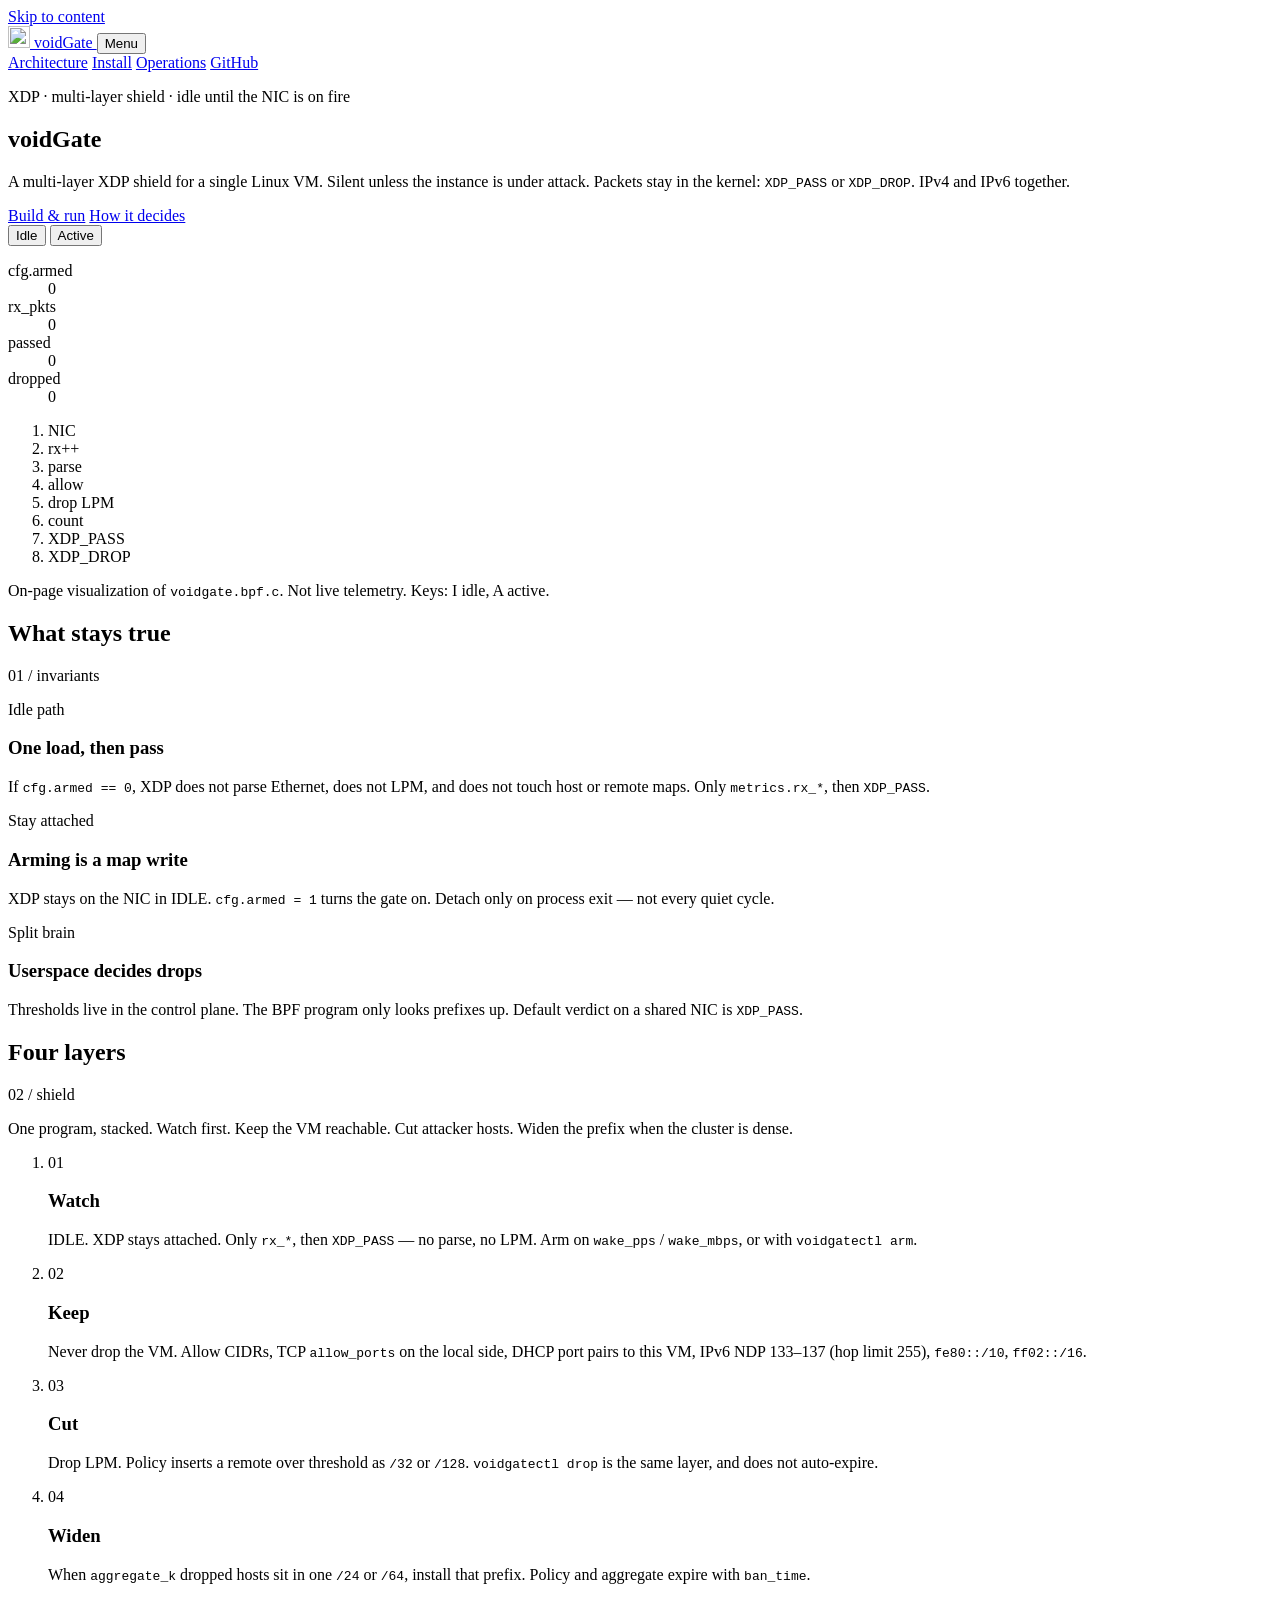
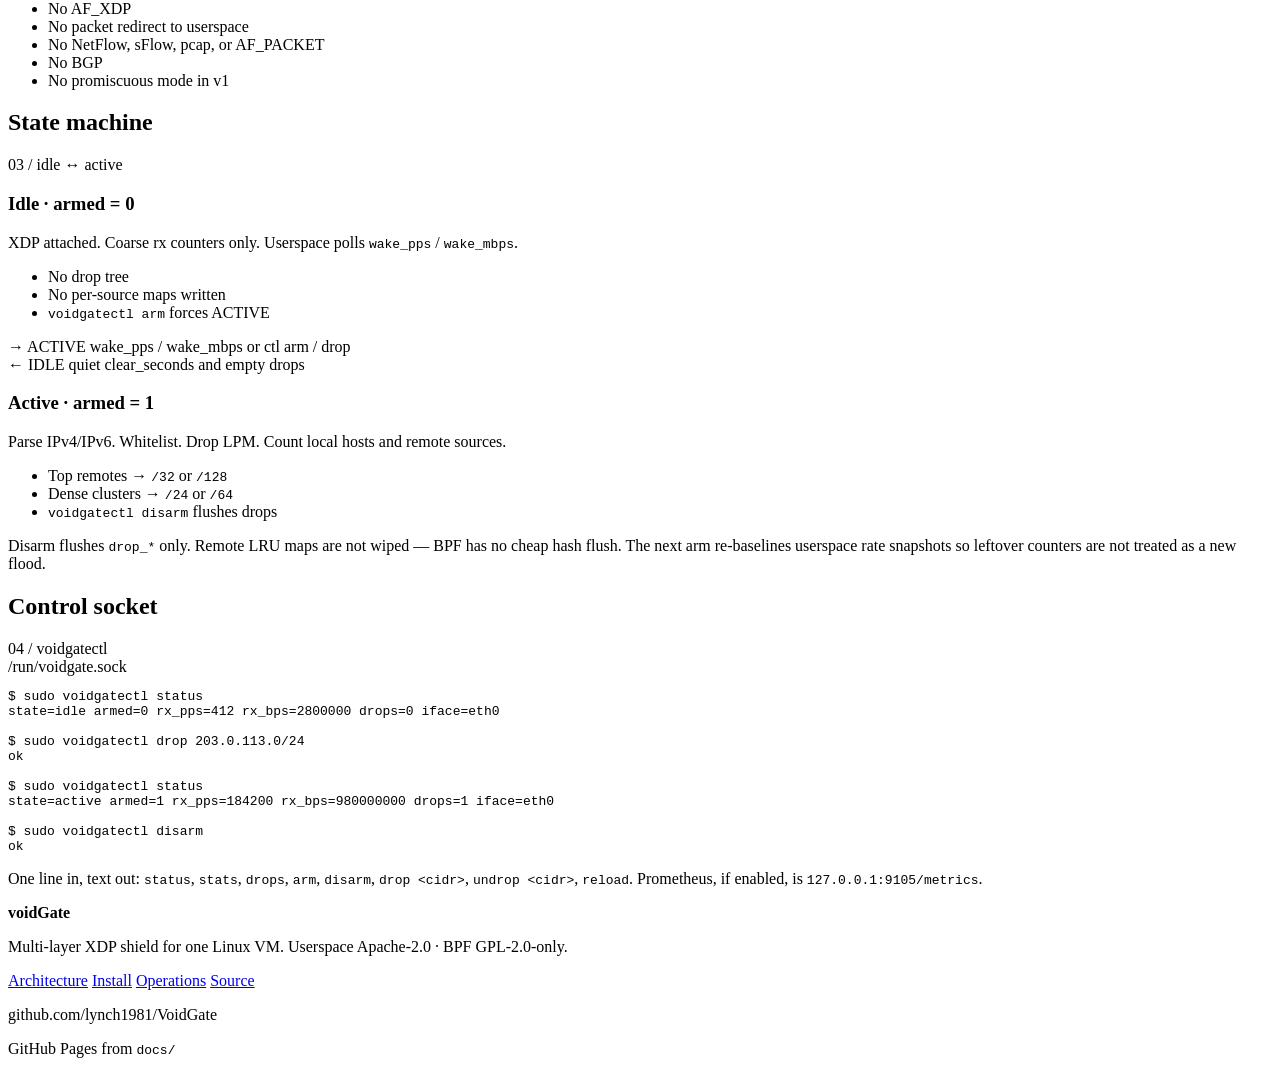
==== docs/index.html @ b7147ee7 "bugfix: require hop limit 255 for the XDP NDP exemption The IPv6 hard-pass matched ICMPv6 types 133-" ====
<!DOCTYPE html>
<html lang="en">
<head>
    <meta charset="utf-8">
    <meta name="viewport" content="width=device-width, initial-scale=1">
    <title>voidGate — multi-layer XDP shield</title>
    <meta name="description" content="Multi-layer XDP shield for a single Linux VM. Silent unless the instance is under attack. XDP_PASS or XDP_DROP only.">
    <meta name="theme-color" content="#05060a">
    <link rel="icon" href="img/favicon.svg" type="image/svg+xml">
    <link rel="canonical" href="https://lynch1981.github.io/VoidGate/">
    <meta property="og:title" content="voidGate">
    <meta property="og:description" content="Multi-layer XDP shield for one Linux VM. Silent unless the instance is under attack.">
    <meta property="og:type" content="website">
    <meta property="og:url" content="https://lynch1981.github.io/VoidGate/">
    <link rel="preload" href="fonts/ibm-plex-sans-400.woff2" as="font" type="font/woff2" crossorigin>
    <link rel="preload" href="fonts/ibm-plex-mono-400.woff2" as="font" type="font/woff2" crossorigin>
    <link rel="stylesheet" href="css/site.css">
</head>
<body>
    <a class="skip" href="#main">Skip to content</a>
    <header class="site-header">
        <div class="wrap header-inner">
            <a class="brand" href="index.html">
                <img src="img/mark.svg" width="22" height="22" alt="">
                voidGate
            </a>
            <button class="nav-toggle" type="button" aria-expanded="false" aria-controls="site-nav">Menu</button>
            <nav id="site-nav" class="site-nav">
                <a href="architecture.html">Architecture</a>
                <a href="install.html">Install</a>
                <a href="operations.html">Operations</a>
                <a class="nav-ext" href="https://github.com/lynch1981/VoidGate">GitHub</a>
            </nav>
        </div>
    </header>

    <main id="main">
        <section class="hero wrap">
            <p class="kicker">XDP · multi-layer shield · idle until the NIC is on fire</p>
            <h1 class="display">voidGate</h1>
            <p class="lede">A multi-layer XDP shield for a single Linux VM. Silent unless the instance is under attack. Packets stay in the kernel: <code>XDP_PASS</code> or <code>XDP_DROP</code>. IPv4 and IPv6 together.</p>
            <div class="hero-actions">
                <a class="btn btn-pass" href="install.html">Build &amp; run</a>
                <a class="btn btn-ghost" href="architecture.html">How it decides</a>
            </div>
        </section>

        <div class="wrap">
            <section class="datapath" data-gate tabindex="0" aria-label="Datapath visualization">
                <div class="datapath-head">
                    <div class="seg" role="tablist" aria-label="Gate state">
                        <button type="button" role="tab" data-arm="0" aria-selected="true">Idle</button>
                        <button type="button" role="tab" data-arm="1" aria-selected="false">Active</button>
                    </div>
                    <dl class="metrics">
                        <div>
                            <dt>cfg.armed</dt>
                            <dd data-m="armed">0</dd>
                        </div>
                        <div>
                            <dt>rx_pkts</dt>
                            <dd data-m="rx">0</dd>
                        </div>
                        <div>
                            <dt>passed</dt>
                            <dd data-m="passed">0</dd>
                        </div>
                        <div>
                            <dt>dropped</dt>
                            <dd data-m="dropped">0</dd>
                        </div>
                    </dl>
                </div>
                <div class="datapath-body">
                    <ol class="stages">
                        <li data-stage="nic">NIC</li>
                        <li data-stage="rx">rx++</li>
                        <li data-stage="parse" class="armed-only">parse</li>
                        <li data-stage="allow" class="armed-only">allow</li>
                        <li data-stage="drop" class="armed-only">drop LPM</li>
                        <li data-stage="count" class="armed-only">count</li>
                        <li data-stage="pass" class="verdict pass">XDP_PASS</li>
                        <li data-stage="dropv" class="verdict drop armed-only">XDP_DROP</li>
                    </ol>
                    <div class="datapath-lane" aria-hidden="true"></div>
                </div>
                <p class="datapath-note">On-page visualization of <code>voidgate.bpf.c</code>. Not live telemetry. Keys: I idle, A active.</p>
            </section>
        </div>

        <section class="section wrap">
            <div class="section-head">
                <h2>What stays true</h2>
                <span class="idx">01 / invariants</span>
            </div>
            <div class="facts">
                <article class="fact">
                    <p class="tag">Idle path</p>
                    <h3>One load, then pass</h3>
                    <p>If <code>cfg.armed == 0</code>, XDP does not parse Ethernet, does not LPM, and does not touch host or remote maps. Only <code>metrics.rx_*</code>, then <code>XDP_PASS</code>.</p>
                </article>
                <article class="fact">
                    <p class="tag">Stay attached</p>
                    <h3>Arming is a map write</h3>
                    <p>XDP stays on the NIC in IDLE. <code>cfg.armed = 1</code> turns the gate on. Detach only on process exit — not every quiet cycle.</p>
                </article>
                <article class="fact">
                    <p class="tag">Split brain</p>
                    <h3>Userspace decides drops</h3>
                    <p>Thresholds live in the control plane. The BPF program only looks prefixes up. Default verdict on a shared NIC is <code>XDP_PASS</code>.</p>
                </article>
            </div>
        </section>

        <section class="section wrap">
            <div class="section-head">
                <h2>Four layers</h2>
                <span class="idx">02 / shield</span>
            </div>
            <p class="section-lede">One program, stacked. Watch first. Keep the VM reachable. Cut attacker hosts. Widen the prefix when the cluster is dense.</p>
            <ol class="shield">
                <li class="watch">
                    <span class="layer-idx">01</span>
                    <div>
                        <h3>Watch</h3>
                        <p>IDLE. XDP stays attached. Only <code>rx_*</code>, then <code>XDP_PASS</code> — no parse, no LPM. Arm on <code>wake_pps</code> / <code>wake_mbps</code>, or with <code>voidgatectl arm</code>.</p>
                    </div>
                </li>
                <li class="keep">
                    <span class="layer-idx">02</span>
                    <div>
                        <h3>Keep</h3>
                        <p>Never drop the VM. Allow CIDRs, TCP <code>allow_ports</code> on the local side, DHCP port pairs to this VM, IPv6 NDP 133–137 (hop limit 255), <code>fe80::/10</code>, <code>ff02::/16</code>.</p>
                    </div>
                </li>
                <li class="cut">
                    <span class="layer-idx">03</span>
                    <div>
                        <h3>Cut</h3>
                        <p>Drop LPM. Policy inserts a remote over threshold as <code>/32</code> or <code>/128</code>. <code>voidgatectl drop</code> is the same layer, and does not auto-expire.</p>
                    </div>
                </li>
                <li class="widen">
                    <span class="layer-idx">04</span>
                    <div>
                        <h3>Widen</h3>
                        <p>When <code>aggregate_k</code> dropped hosts sit in one <code>/24</code> or <code>/64</code>, install that prefix. Policy and aggregate expire with <code>ban_time</code>.</p>
                    </div>
                </li>
            </ol>
            <ul class="nogo">
                <li>No AF_XDP</li>
                <li>No packet redirect to userspace</li>
                <li>No NetFlow, sFlow, pcap, or AF_PACKET</li>
                <li>No BGP</li>
                <li>No promiscuous mode in v1</li>
            </ul>
        </section>

        <section class="section wrap">
            <div class="section-head">
                <h2>State machine</h2>
                <span class="idx">03 / idle ↔ active</span>
            </div>
            <div class="machine">
                <article class="idle">
                    <h3>Idle · armed = 0</h3>
                    <p>XDP attached. Coarse rx counters only. Userspace polls <code>wake_pps</code> / <code>wake_mbps</code>.</p>
                    <ul>
                        <li>No drop tree</li>
                        <li>No per-source maps written</li>
                        <li><code>voidgatectl arm</code> forces ACTIVE</li>
                    </ul>
                </article>
                <div class="arrows">
                    <div>
                        → ACTIVE
                        <span>wake_pps / wake_mbps or ctl arm / drop</span>
                    </div>
                    <div>
                        ← IDLE
                        <span>quiet clear_seconds and empty drops</span>
                    </div>
                </div>
                <article class="active">
                    <h3>Active · armed = 1</h3>
                    <p>Parse IPv4/IPv6. Whitelist. Drop LPM. Count local hosts and remote sources.</p>
                    <ul>
                        <li>Top remotes → <code>/32</code> or <code>/128</code></li>
                        <li>Dense clusters → <code>/24</code> or <code>/64</code></li>
                        <li><code>voidgatectl disarm</code> flushes drops</li>
                    </ul>
                </article>
            </div>
            <aside class="note idle">Disarm flushes <code>drop_*</code> only. Remote LRU maps are not wiped — BPF has no cheap hash flush. The next arm re-baselines userspace rate snapshots so leftover counters are not treated as a new flood.</aside>
        </section>

        <section class="section wrap">
            <div class="section-head">
                <h2>Control socket</h2>
                <span class="idx">04 / voidgatectl</span>
            </div>
            <div class="term">
                <div class="term-bar"><i></i><i></i><i></i> /run/voidgate.sock</div>
                <pre><span class="cmd">$ sudo voidgatectl status</span>
<span class="out">state=idle armed=0 rx_pps=412 rx_bps=2800000 drops=0 iface=eth0</span>

<span class="cmd">$ sudo voidgatectl drop 203.0.113.0/24</span>
<span class="out">ok</span>

<span class="cmd">$ sudo voidgatectl status</span>
<span class="out">state=active armed=1 rx_pps=184200 rx_bps=980000000 drops=1 iface=eth0</span>

<span class="cmd">$ sudo voidgatectl disarm</span>
<span class="out">ok</span></pre>
            </div>
            <p class="lede">One line in, text out: <code>status</code>, <code>stats</code>, <code>drops</code>, <code>arm</code>, <code>disarm</code>, <code>drop &lt;cidr&gt;</code>, <code>undrop &lt;cidr&gt;</code>, <code>reload</code>. Prometheus, if enabled, is <code>127.0.0.1:9105/metrics</code>.</p>
        </section>
    </main>

    <footer class="site-footer">
        <div class="wrap footer-inner">
            <div>
                <strong>voidGate</strong>
                <p>Multi-layer XDP shield for one Linux VM. Userspace Apache-2.0 · BPF GPL-2.0-only.</p>
                <div class="footer-nav">
                    <a href="architecture.html">Architecture</a>
                    <a href="install.html">Install</a>
                    <a href="operations.html">Operations</a>
                    <a href="https://github.com/lynch1981/VoidGate">Source</a>
                </div>
            </div>
            <div class="footer-meta">
                <p>github.com/lynch1981/VoidGate</p>
                <p>GitHub Pages from <code>docs/</code></p>
            </div>
        </div>
    </footer>
    <script src="js/site.js"></script>
    <script src="js/datapath.js"></script>
</body>
</html>
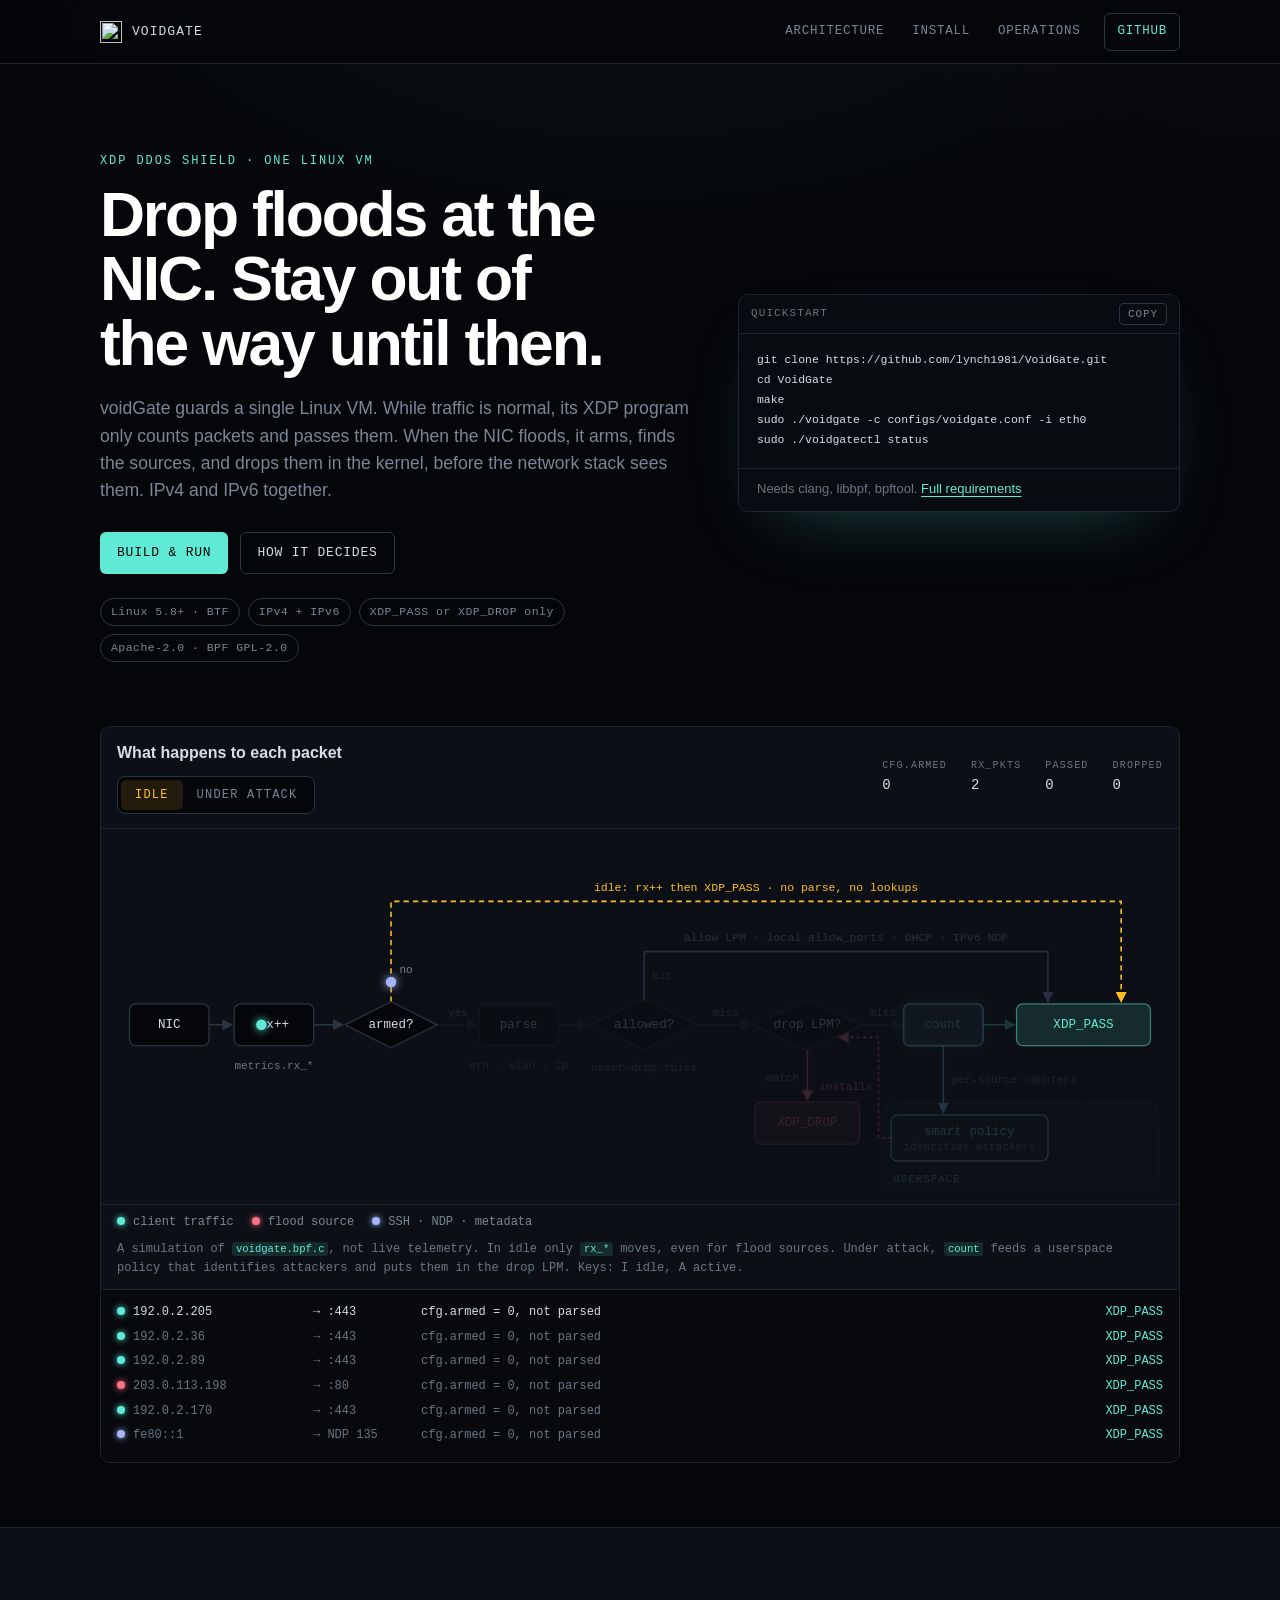
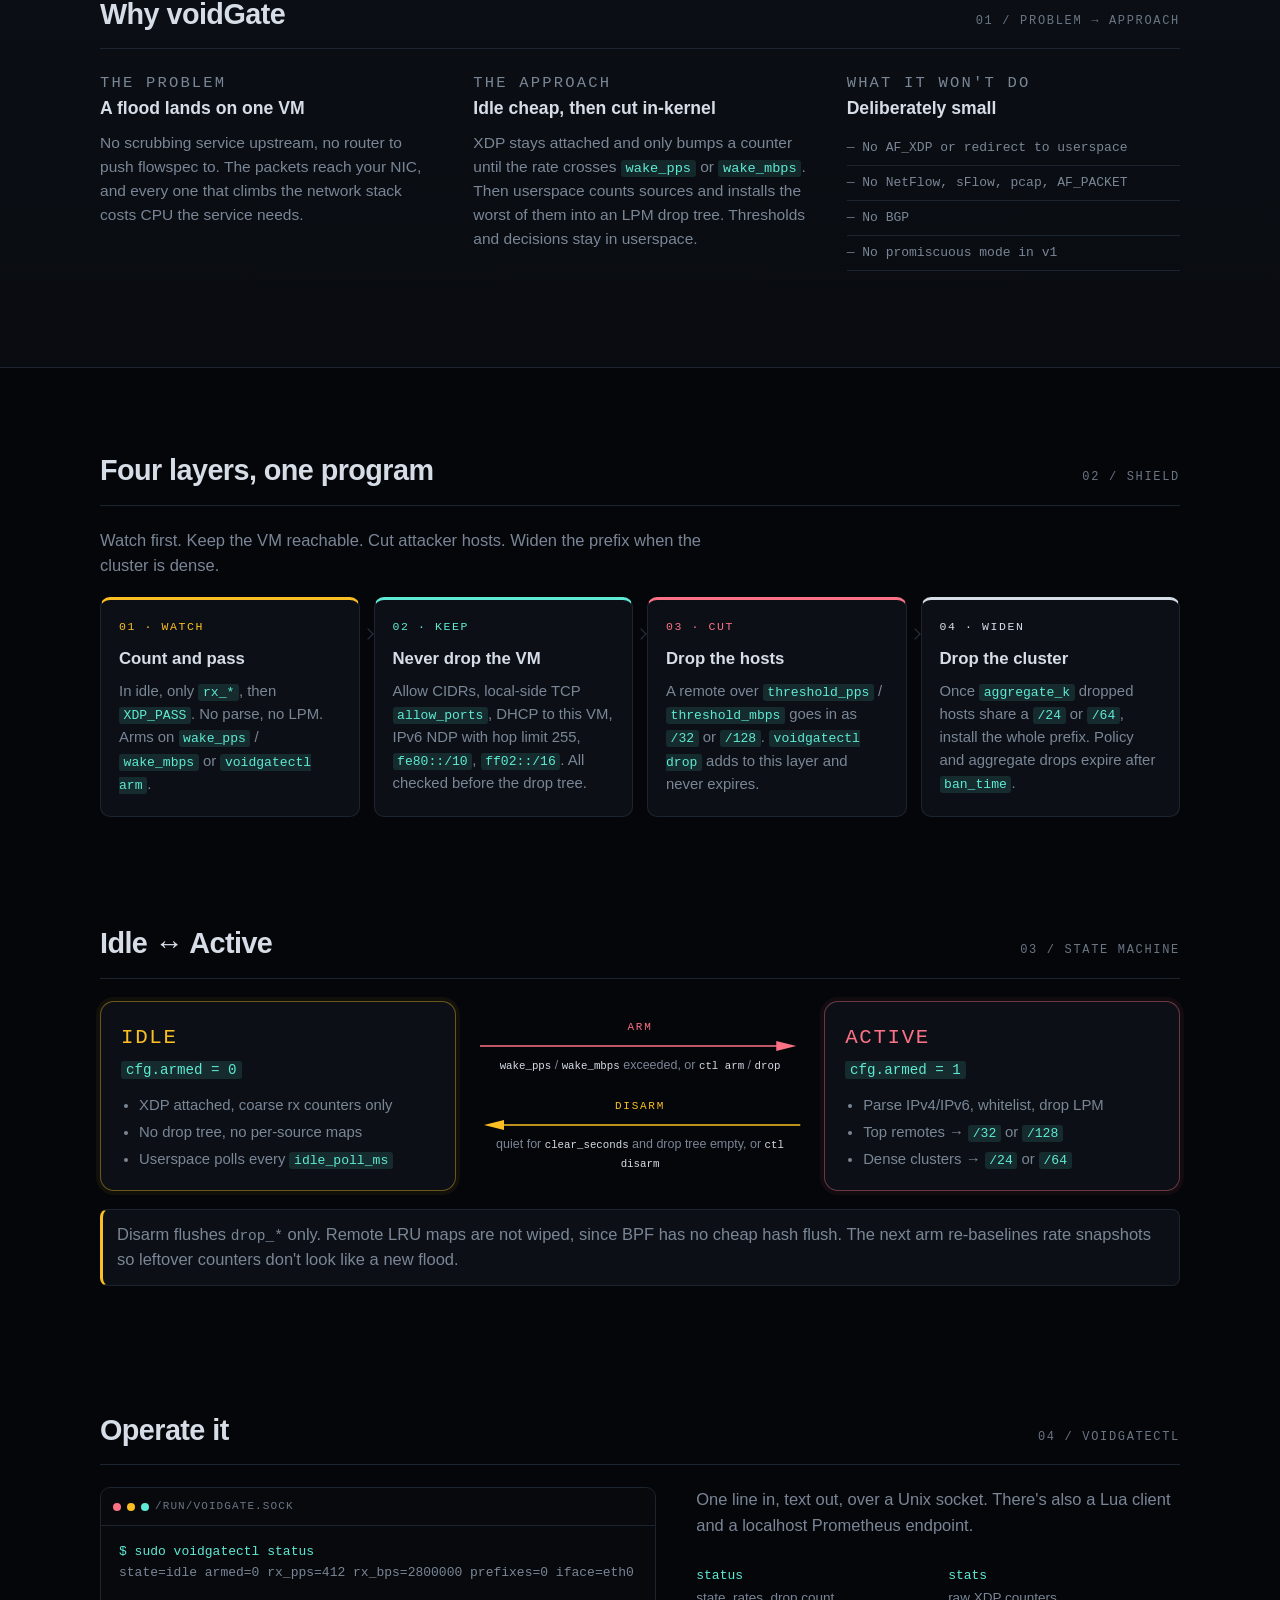
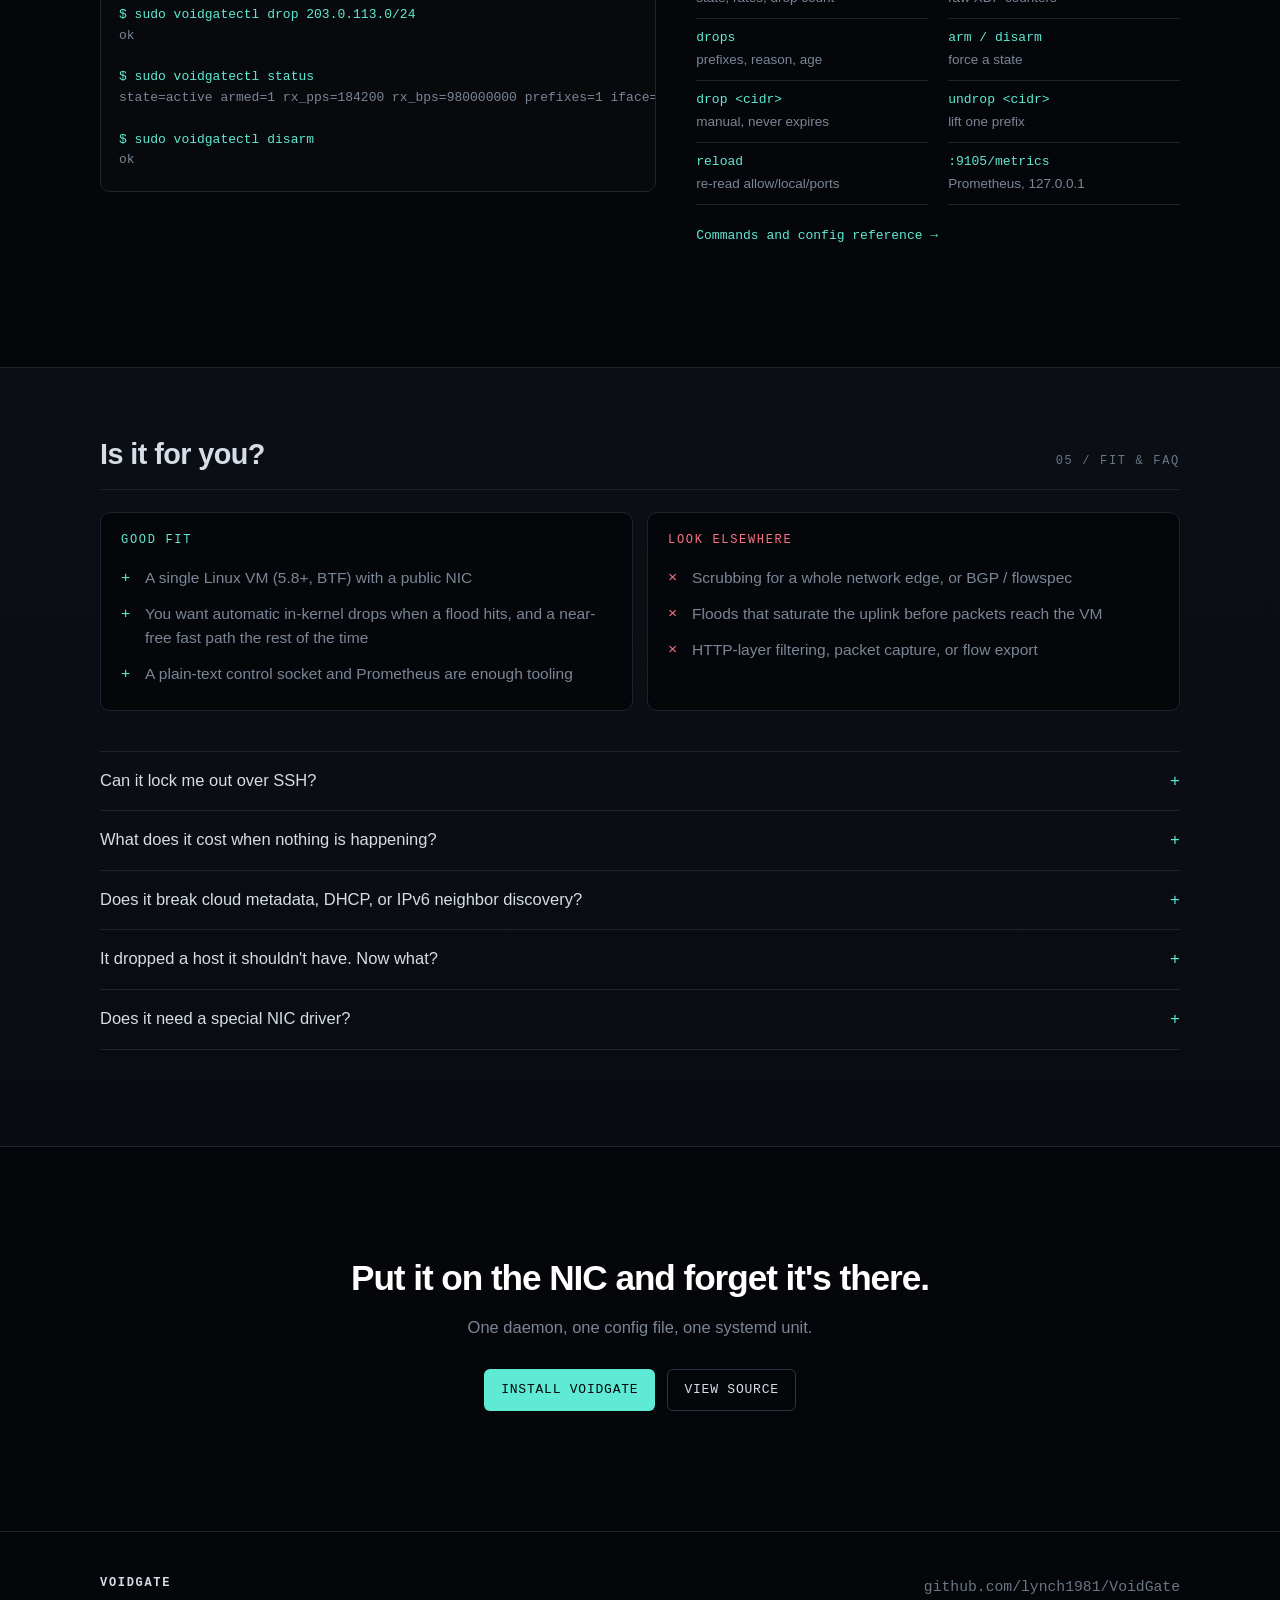
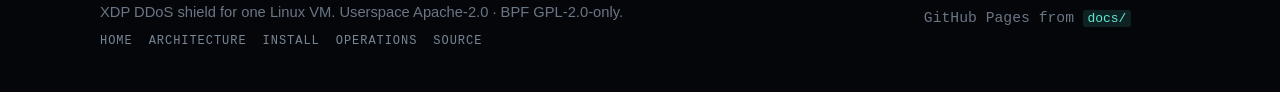
==== commit 953754c5: "doc: refresh the website Rework the homepage around a plain-language hero with a quickstart, a branc" ====
--- a/docs/index.html
+++ b/docs/index.html
@@ -3,13 +3,13 @@
 <head>
     <meta charset="utf-8">
     <meta name="viewport" content="width=device-width, initial-scale=1">
-    <title>voidGate — multi-layer XDP shield</title>
-    <meta name="description" content="Multi-layer XDP shield for a single Linux VM. Silent unless the instance is under attack. XDP_PASS or XDP_DROP only.">
+    <title>voidGate — drop DDoS floods at the NIC</title>
+    <meta name="description" content="voidGate protects a single Linux VM from DDoS floods with XDP. Idle it only counts packets; under attack it drops the sources in the kernel. IPv4 and IPv6.">
     <meta name="theme-color" content="#05060a">
     <link rel="icon" href="img/favicon.svg" type="image/svg+xml">
     <link rel="canonical" href="https://lynch1981.github.io/VoidGate/">
     <meta property="og:title" content="voidGate">
-    <meta property="og:description" content="Multi-layer XDP shield for one Linux VM. Silent unless the instance is under attack.">
+    <meta property="og:description" content="Drop DDoS floods at the NIC. Stay out of the way until then. XDP shield for one Linux VM.">
     <meta property="og:type" content="website">
     <meta property="og:url" content="https://lynch1981.github.io/VoidGate/">
     <link rel="preload" href="fonts/ibm-plex-sans-400.woff2" as="font" type="font/woff2" crossorigin>
@@ -36,21 +36,44 @@
 
     <main id="main">
         <section class="hero wrap">
-            <p class="kicker">XDP · multi-layer shield · idle until the NIC is on fire</p>
-            <h1 class="display">voidGate</h1>
-            <p class="lede">A multi-layer XDP shield for a single Linux VM. Silent unless the instance is under attack. Packets stay in the kernel: <code>XDP_PASS</code> or <code>XDP_DROP</code>. IPv4 and IPv6 together.</p>
-            <div class="hero-actions">
-                <a class="btn btn-pass" href="install.html">Build &amp; run</a>
-                <a class="btn btn-ghost" href="architecture.html">How it decides</a>
+            <div class="hero-copy">
+                <p class="kicker">XDP DDoS shield · one Linux VM</p>
+                <h1 class="display">Drop floods at the NIC. Stay out of the way until then.</h1>
+                <p class="lede">voidGate guards a single Linux VM. While traffic is normal, its XDP program only counts packets and passes them. When the NIC floods, it arms, finds the sources, and drops them in the kernel, before the network stack sees them. IPv4 and IPv6 together.</p>
+                <div class="hero-actions">
+                    <a class="btn btn-pass" href="install.html">Build &amp; run</a>
+                    <a class="btn btn-ghost" href="architecture.html">How it decides</a>
+                </div>
+                <ul class="chips" aria-label="At a glance">
+                    <li>Linux 5.8+ · BTF</li>
+                    <li>IPv4 + IPv6</li>
+                    <li>XDP_PASS or XDP_DROP only</li>
+                    <li>Apache-2.0 · BPF GPL-2.0</li>
+                </ul>
+            </div>
+            <div class="code hero-code">
+                <div class="code-head">
+                    <span>quickstart</span>
+                    <button type="button" class="copy">Copy</button>
+                </div>
+                <pre><code>git clone https://github.com/lynch1981/VoidGate.git
+cd VoidGate
+make
+sudo ./voidgate -c configs/voidgate.conf -i eth0
+sudo ./voidgatectl status</code></pre>
+                <p class="code-foot">Needs clang, libbpf, bpftool. <a href="install.html">Full requirements</a></p>
             </div>
         </section>
 
         <div class="wrap">
-            <section class="datapath" data-gate tabindex="0" aria-label="Datapath visualization">
+            <section class="datapath" data-gate tabindex="0" aria-labelledby="datapath-title">
                 <div class="datapath-head">
-                    <div class="seg" role="tablist" aria-label="Gate state">
-                        <button type="button" role="tab" data-arm="0" aria-selected="true">Idle</button>
-                        <button type="button" role="tab" data-arm="1" aria-selected="false">Active</button>
+                    <div>
+                        <h2 id="datapath-title" class="datapath-title">What happens to each packet</h2>
+                        <div class="seg" role="tablist" aria-label="Gate state">
+                            <button type="button" role="tab" data-arm="0" aria-selected="true">Idle</button>
+                            <button type="button" role="tab" data-arm="1" aria-selected="false">Under attack</button>
+                        </div>
                     </div>
                     <dl class="metrics">
                         <div>
@@ -72,149 +95,337 @@
                     </dl>
                 </div>
                 <div class="datapath-body">
-                    <ol class="stages">
-                        <li data-stage="nic">NIC</li>
-                        <li data-stage="rx">rx++</li>
-                        <li data-stage="parse" class="armed-only">parse</li>
-                        <li data-stage="allow" class="armed-only">allow</li>
-                        <li data-stage="drop" class="armed-only">drop LPM</li>
-                        <li data-stage="count" class="armed-only">count</li>
-                        <li data-stage="pass" class="verdict pass">XDP_PASS</li>
-                        <li data-stage="dropv" class="verdict drop armed-only">XDP_DROP</li>
-                    </ol>
-                    <div class="datapath-lane" aria-hidden="true"></div>
-                </div>
-                <p class="datapath-note">On-page visualization of <code>voidgate.bpf.c</code>. Not live telemetry. Keys: I idle, A active.</p>
+                    <svg class="flow flow-wide" viewBox="0 0 1000 336" role="img" aria-label="Packet path through voidGate. Idle: rx counter, then XDP_PASS with no parsing. Active: parse, then allowed traffic passes early, drop-tree matches are dropped, everything else is counted and passed. A userspace policy reads the counters, identifies attackers, and puts them in the drop tree.">
+                        <defs>
+                            <marker id="w-ah" viewBox="0 0 10 10" refX="9" refY="5" markerWidth="7" markerHeight="7" orient="auto"><path class="ah" d="M0 0 L10 5 L0 10 Z"/></marker>
+                            <marker id="w-ah-idle" viewBox="0 0 10 10" refX="9" refY="5" markerWidth="7" markerHeight="7" orient="auto"><path class="ah-idle" d="M0 0 L10 5 L0 10 Z"/></marker>
+                            <marker id="w-ah-keep" viewBox="0 0 10 10" refX="9" refY="5" markerWidth="7" markerHeight="7" orient="auto"><path class="ah-keep" d="M0 0 L10 5 L0 10 Z"/></marker>
+                            <marker id="w-ah-drop" viewBox="0 0 10 10" refX="9" refY="5" markerWidth="7" markerHeight="7" orient="auto"><path class="ah-drop" d="M0 0 L10 5 L0 10 Z"/></marker>
+                            <marker id="w-ah-feed" viewBox="0 0 10 10" refX="9" refY="5" markerWidth="7" markerHeight="7" orient="auto"><path class="ah-feed" d="M0 0 L10 5 L0 10 Z"/></marker>
+                            <marker id="w-ah-pass" viewBox="0 0 10 10" refX="9" refY="5" markerWidth="7" markerHeight="7" orient="auto"><path class="ah-pass" d="M0 0 L10 5 L0 10 Z"/></marker>
+                        </defs>
+                        <g class="lanes">
+                            <g class="idle-only">
+                                <path class="e e-idle" d="M262 148 V52 H960 V148" marker-end="url(#w-ah-idle)"/>
+                                <text class="el" x="270" y="120">no</text>
+                                <text class="cap cap-idle" x="611" y="42">idle: rx++ then XDP_PASS · no parse, no lookups</text>
+                            </g>
+                            <g class="armed-only">
+                                <path class="e e-keep" d="M504 146 V100 H890 V148" marker-end="url(#w-ah-keep)"/>
+                                <text class="el" x="512" y="126">hit</text>
+                                <text class="cap cap-keep" x="697" y="90">allow LPM · local allow_ports · DHCP · IPv6 NDP</text>
+                                <path class="e e-drop" d="M660 194 V242" marker-end="url(#w-ah-drop)"/>
+                                <text class="el" x="652" y="224" text-anchor="end">match</text>
+                                <rect class="region" x="734" y="244" width="262" height="84" rx="10"/>
+                                <text class="region-lbl" x="742" y="320">userspace</text>
+                                <path class="e e-feed" d="M790 190 V254" marker-end="url(#w-ah-feed)"/>
+                                <text class="el" x="798" y="226">per-source counters</text>
+                                <path class="e e-install" d="M740 278 H728 V182 H690" marker-end="url(#w-ah-drop)"/>
+                                <text class="el el-drop" x="722" y="232" text-anchor="end">installs</text>
+                            </g>
+                        </g>
+                        <g class="edges">
+                            <path class="e" d="M88 170 H110" marker-end="url(#w-ah)"/>
+                            <path class="e" d="M188 170 H216" marker-end="url(#w-ah)"/>
+                            <g class="armed-only">
+                                <path class="e" d="M306 170 H344" marker-end="url(#w-ah)"/>
+                                <text class="el" x="326" y="162" text-anchor="middle">yes</text>
+                                <path class="e" d="M422 170 H450" marker-end="url(#w-ah)"/>
+                                <path class="e" d="M556 170 H606" marker-end="url(#w-ah)"/>
+                                <text class="el" x="582" y="162" text-anchor="middle">miss</text>
+                                <path class="e" d="M712 170 H750" marker-end="url(#w-ah)"/>
+                                <text class="el" x="732" y="162" text-anchor="middle">miss</text>
+                                <path class="e e-pass" d="M828 170 H858" marker-end="url(#w-ah-pass)"/>
+                            </g>
+                        </g>
+                        <g class="nodes">
+                            <g class="node"><rect x="12" y="150" width="76" height="40" rx="6"/><text class="lbl" x="50" y="170">NIC</text></g>
+                            <g class="node"><rect x="112" y="150" width="76" height="40" rx="6"/><text class="lbl" x="150" y="170">rx++</text><text class="sub" x="150" y="212">metrics.rx_*</text></g>
+                            <g class="node"><polygon points="262,148 306,170 262,192 218,170"/><text class="lbl" x="262" y="170">armed?</text></g>
+                            <g class="node armed-only"><rect x="346" y="150" width="76" height="40" rx="6"/><text class="lbl" x="384" y="170">parse</text><text class="sub" x="384" y="212">eth · vlan · ip</text></g>
+                            <g class="node armed-only"><polygon points="504,146 556,170 504,194 452,170"/><text class="lbl" x="504" y="170">allowed?</text><text class="sub" x="504" y="214">never-drop rules</text></g>
+                            <g class="node armed-only"><polygon points="660,146 712,170 660,194 608,170"/><text class="lbl" x="660" y="170">drop LPM?</text></g>
+                            <g class="node node-count armed-only"><rect x="752" y="150" width="76" height="40" rx="6"/><text class="lbl" x="790" y="170">count</text></g>
+                            <g class="node node-policy armed-only"><rect x="740" y="256" width="150" height="44" rx="6"/><text class="lbl" x="815" y="272">smart policy</text><text class="sub" x="815" y="290">identifies attackers</text></g>
+                            <g class="node verdict verdict-pass"><rect x="860" y="150" width="128" height="40" rx="6"/><text class="lbl" x="924" y="170">XDP_PASS</text></g>
+                            <g class="node verdict verdict-drop armed-only"><rect x="610" y="244" width="100" height="40" rx="6"/><text class="lbl" x="660" y="264">XDP_DROP</text></g>
+                        </g>
+                        <g class="routes" aria-hidden="true">
+                            <path data-route="idle" d="M12 170 H262 V52 H960 V170"/>
+                            <path data-route="keep" d="M12 170 H504 V100 H890 V170"/>
+                            <path data-route="drop" d="M12 170 H660 V264"/>
+                            <path data-route="pass" data-count-at="778" d="M12 170 H924"/>
+                            <path data-route="feed" d="M790 170 V278"/>
+                        </g>
+                        <g class="pkts"></g>
+                    </svg>
+                    <svg class="flow flow-tall" viewBox="0 0 360 610" role="img" aria-label="Packet path through voidGate. Idle: rx counter, then XDP_PASS with no parsing. Active: parse, then allowed traffic passes early, drop-tree matches are dropped, everything else is counted and passed. A userspace policy reads the counters, identifies attackers, and puts them in the drop tree.">
+                        <defs>
+                            <marker id="t-ah" viewBox="0 0 10 10" refX="9" refY="5" markerWidth="7" markerHeight="7" orient="auto"><path class="ah" d="M0 0 L10 5 L0 10 Z"/></marker>
+                            <marker id="t-ah-idle" viewBox="0 0 10 10" refX="9" refY="5" markerWidth="7" markerHeight="7" orient="auto"><path class="ah-idle" d="M0 0 L10 5 L0 10 Z"/></marker>
+                            <marker id="t-ah-keep" viewBox="0 0 10 10" refX="9" refY="5" markerWidth="7" markerHeight="7" orient="auto"><path class="ah-keep" d="M0 0 L10 5 L0 10 Z"/></marker>
+                            <marker id="t-ah-drop" viewBox="0 0 10 10" refX="9" refY="5" markerWidth="7" markerHeight="7" orient="auto"><path class="ah-drop" d="M0 0 L10 5 L0 10 Z"/></marker>
+                            <marker id="t-ah-feed" viewBox="0 0 10 10" refX="9" refY="5" markerWidth="7" markerHeight="7" orient="auto"><path class="ah-feed" d="M0 0 L10 5 L0 10 Z"/></marker>
+                            <marker id="t-ah-pass" viewBox="0 0 10 10" refX="9" refY="5" markerWidth="7" markerHeight="7" orient="auto"><path class="ah-pass" d="M0 0 L10 5 L0 10 Z"/></marker>
+                        </defs>
+                        <g class="lanes">
+                            <g class="idle-only">
+                                <path class="e e-idle" d="M94 160 H20 V590 H110 V562" marker-end="url(#t-ah-idle)"/>
+                                <text class="el" x="80" y="152" text-anchor="end">no</text>
+                            </g>
+                            <g class="armed-only">
+                                <path class="e e-keep" d="M90 296 H44 V540 H58" marker-end="url(#t-ah-keep)"/>
+                                <text class="el" x="80" y="288" text-anchor="end">hit</text>
+                                <path class="e e-drop" d="M210 376 H250" marker-end="url(#t-ah-drop)"/>
+                                <text class="el" x="231" y="368" text-anchor="middle">match</text>
+                                <rect class="region" x="218" y="416" width="136" height="76" rx="10"/>
+                                <text class="region-lbl" x="226" y="484">userspace</text>
+                                <path class="e e-feed" d="M190 446 H224" marker-end="url(#t-ah-feed)"/>
+                                <path class="e e-install" d="M240 426 V392 H178" marker-end="url(#t-ah-drop)"/>
+                            </g>
+                        </g>
+                        <g class="edges">
+                            <path class="e" d="M150 48 V70" marker-end="url(#t-ah)"/>
+                            <path class="e" d="M150 108 V134" marker-end="url(#t-ah)"/>
+                            <g class="armed-only">
+                                <path class="e" d="M150 184 V206" marker-end="url(#t-ah)"/>
+                                <text class="el" x="158" y="198">yes</text>
+                                <path class="e" d="M150 244 V268" marker-end="url(#t-ah)"/>
+                                <path class="e" d="M150 322 V348" marker-end="url(#t-ah)"/>
+                                <text class="el" x="158" y="338">miss</text>
+                                <path class="e" d="M150 402 V426" marker-end="url(#t-ah)"/>
+                                <text class="el" x="158" y="417">miss</text>
+                                <path class="e e-pass" d="M150 464 V518" marker-end="url(#t-ah-pass)"/>
+                            </g>
+                        </g>
+                        <g class="nodes">
+                            <g class="node"><rect x="110" y="12" width="80" height="36" rx="6"/><text class="lbl" x="150" y="30">NIC</text></g>
+                            <g class="node"><rect x="110" y="72" width="80" height="36" rx="6"/><text class="lbl" x="150" y="90">rx++</text><text class="sub sub-side" x="200" y="90">metrics.rx_*</text></g>
+                            <g class="node"><polygon points="150,136 206,160 150,184 94,160"/><text class="lbl" x="150" y="160">armed?</text></g>
+                            <g class="node armed-only"><rect x="110" y="208" width="80" height="36" rx="6"/><text class="lbl" x="150" y="226">parse</text><text class="sub sub-side" x="200" y="226">eth · vlan · ip</text></g>
+                            <g class="node armed-only"><polygon points="150,270 210,296 150,322 90,296"/><text class="lbl" x="150" y="296">allowed?</text></g>
+                            <g class="node armed-only"><polygon points="150,350 210,376 150,402 90,376"/><text class="lbl" x="150" y="376">drop LPM?</text></g>
+                            <g class="node node-count armed-only"><rect x="110" y="428" width="80" height="36" rx="6"/><text class="lbl" x="150" y="446">count</text></g>
+                            <g class="node node-policy armed-only"><rect x="226" y="426" width="120" height="40" rx="6"/><text class="lbl" x="286" y="446">smart policy</text></g>
+                            <g class="node verdict verdict-pass"><rect x="60" y="520" width="180" height="40" rx="6"/><text class="lbl" x="150" y="540">XDP_PASS</text></g>
+                            <g class="node verdict verdict-drop armed-only"><rect x="252" y="356" width="96" height="40" rx="6"/><text class="lbl" x="300" y="376">XDP_DROP</text></g>
+                        </g>
+                        <g class="routes" aria-hidden="true">
+                            <path data-route="idle" d="M150 12 V160 H20 V590 H110 V540"/>
+                            <path data-route="keep" d="M150 12 V296 H44 V540 H150"/>
+                            <path data-route="drop" d="M150 12 V376 H300"/>
+                            <path data-route="pass" data-count-at="434" d="M150 12 V540"/>
+                            <path data-route="feed" d="M150 446 H286"/>
+                        </g>
+                        <g class="pkts"></g>
+                    </svg>
+                </div>
+                <div class="datapath-foot">
+                    <ul class="flow-legend" aria-label="Packet kinds">
+                        <li class="k-legit">client traffic</li>
+                        <li class="k-attack">flood source</li>
+                        <li class="k-keep">SSH · NDP · metadata</li>
+                    </ul>
+                    <p class="datapath-note">A simulation of <code>voidgate.bpf.c</code>, not live telemetry. In idle only <code>rx_*</code> moves, even for flood sources. Under attack, <code>count</code> feeds a userspace policy that identifies attackers and puts them in the drop LPM. Keys: I idle, A active.</p>
+                </div>
+                <ol class="pkt-log" aria-label="Recent verdicts"></ol>
             </section>
         </div>
 
+        <section class="band">
+            <div class="wrap">
+                <div class="section-head">
+                    <h2>Why voidGate</h2>
+                    <span class="idx">01 / problem → approach</span>
+                </div>
+                <div class="why">
+                    <article>
+                        <p class="tag tag-drop">The problem</p>
+                        <h3>A flood lands on one VM</h3>
+                        <p>No scrubbing service upstream, no router to push flowspec to. The packets reach your NIC, and every one that climbs the network stack costs CPU the service needs.</p>
+                    </article>
+                    <article>
+                        <p class="tag tag-pass">The approach</p>
+                        <h3>Idle cheap, then cut in-kernel</h3>
+                        <p>XDP stays attached and only bumps a counter until the rate crosses <code>wake_pps</code> or <code>wake_mbps</code>. Then userspace counts sources and installs the worst of them into an LPM drop tree. Thresholds and decisions stay in userspace.</p>
+                    </article>
+                    <article>
+                        <p class="tag">What it won't do</p>
+                        <h3>Deliberately small</h3>
+                        <ul class="nogo">
+                            <li>No AF_XDP or redirect to userspace</li>
+                            <li>No NetFlow, sFlow, pcap, AF_PACKET</li>
+                            <li>No BGP</li>
+                            <li>No promiscuous mode in v1</li>
+                        </ul>
+                    </article>
+                </div>
+            </div>
+        </section>
+
         <section class="section wrap">
             <div class="section-head">
-                <h2>What stays true</h2>
-                <span class="idx">01 / invariants</span>
-            </div>
-            <div class="facts">
-                <article class="fact">
-                    <p class="tag">Idle path</p>
-                    <h3>One load, then pass</h3>
-                    <p>If <code>cfg.armed == 0</code>, XDP does not parse Ethernet, does not LPM, and does not touch host or remote maps. Only <code>metrics.rx_*</code>, then <code>XDP_PASS</code>.</p>
-                </article>
-                <article class="fact">
-                    <p class="tag">Stay attached</p>
-                    <h3>Arming is a map write</h3>
-                    <p>XDP stays on the NIC in IDLE. <code>cfg.armed = 1</code> turns the gate on. Detach only on process exit — not every quiet cycle.</p>
-                </article>
-                <article class="fact">
-                    <p class="tag">Split brain</p>
-                    <h3>Userspace decides drops</h3>
-                    <p>Thresholds live in the control plane. The BPF program only looks prefixes up. Default verdict on a shared NIC is <code>XDP_PASS</code>.</p>
-                </article>
-            </div>
+                <h2>Four layers, one program</h2>
+                <span class="idx">02 / shield</span>
+            </div>
+            <p class="section-lede">Watch first. Keep the VM reachable. Cut attacker hosts. Widen the prefix when the cluster is dense.</p>
+            <ol class="pipeline">
+                <li class="watch">
+                    <span class="layer-idx">01 · Watch</span>
+                    <h3>Count and pass</h3>
+                    <p>In idle, only <code>rx_*</code>, then <code>XDP_PASS</code>. No parse, no LPM. Arms on <code>wake_pps</code> / <code>wake_mbps</code> or <code>voidgatectl arm</code>.</p>
+                </li>
+                <li class="keep">
+                    <span class="layer-idx">02 · Keep</span>
+                    <h3>Never drop the VM</h3>
+                    <p>Allow CIDRs, local-side TCP <code>allow_ports</code>, DHCP to this VM, IPv6 NDP with hop limit 255, <code>fe80::/10</code>, <code>ff02::/16</code>. All checked before the drop tree.</p>
+                </li>
+                <li class="cut">
+                    <span class="layer-idx">03 · Cut</span>
+                    <h3>Drop the hosts</h3>
+                    <p>A remote over <code>threshold_pps</code> / <code>threshold_mbps</code> goes in as <code>/32</code> or <code>/128</code>. <code>voidgatectl drop</code> adds to this layer and never expires.</p>
+                </li>
+                <li class="widen">
+                    <span class="layer-idx">04 · Widen</span>
+                    <h3>Drop the cluster</h3>
+                    <p>Once <code>aggregate_k</code> dropped hosts share a <code>/24</code> or <code>/64</code>, install the whole prefix. Policy and aggregate drops expire after <code>ban_time</code>.</p>
+                </li>
+            </ol>
         </section>
 
         <section class="section wrap">
             <div class="section-head">
-                <h2>Four layers</h2>
-                <span class="idx">02 / shield</span>
-            </div>
-            <p class="section-lede">One program, stacked. Watch first. Keep the VM reachable. Cut attacker hosts. Widen the prefix when the cluster is dense.</p>
-            <ol class="shield">
-                <li class="watch">
-                    <span class="layer-idx">01</span>
-                    <div>
-                        <h3>Watch</h3>
-                        <p>IDLE. XDP stays attached. Only <code>rx_*</code>, then <code>XDP_PASS</code> — no parse, no LPM. Arm on <code>wake_pps</code> / <code>wake_mbps</code>, or with <code>voidgatectl arm</code>.</p>
+                <h2>Idle ↔ Active</h2>
+                <span class="idx">03 / state machine</span>
+            </div>
+            <div class="state-diagram">
+                <article class="state idle">
+                    <p class="state-name">Idle</p>
+                    <p class="state-flag"><code>cfg.armed = 0</code></p>
+                    <ul>
+                        <li>XDP attached, coarse rx counters only</li>
+                        <li>No drop tree, no per-source maps</li>
+                        <li>Userspace polls every <code>idle_poll_ms</code></li>
+                    </ul>
+                </article>
+                <div class="transitions">
+                    <div class="transition to-active">
+                        <span class="t-label">arm</span>
+                        <svg viewBox="0 0 160 12" preserveAspectRatio="none" aria-hidden="true"><line x1="0" y1="6" x2="150" y2="6"/><path d="M148 1 L158 6 L148 11 Z"/></svg>
+                        <span class="t-cond"><code>wake_pps</code> / <code>wake_mbps</code> exceeded, or <code>ctl arm</code> / <code>drop</code></span>
                     </div>
-                </li>
-                <li class="keep">
-                    <span class="layer-idx">02</span>
-                    <div>
-                        <h3>Keep</h3>
-                        <p>Never drop the VM. Allow CIDRs, TCP <code>allow_ports</code> on the local side, DHCP port pairs to this VM, IPv6 NDP 133–137 (hop limit 255), <code>fe80::/10</code>, <code>ff02::/16</code>.</p>
+                    <div class="transition to-idle">
+                        <span class="t-label">disarm</span>
+                        <svg viewBox="0 0 160 12" preserveAspectRatio="none" aria-hidden="true"><line x1="10" y1="6" x2="160" y2="6"/><path d="M12 1 L2 6 L12 11 Z"/></svg>
+                        <span class="t-cond">quiet for <code>clear_seconds</code> and drop tree empty, or <code>ctl disarm</code></span>
                     </div>
-                </li>
-                <li class="cut">
-                    <span class="layer-idx">03</span>
-                    <div>
-                        <h3>Cut</h3>
-                        <p>Drop LPM. Policy inserts a remote over threshold as <code>/32</code> or <code>/128</code>. <code>voidgatectl drop</code> is the same layer, and does not auto-expire.</p>
-                    </div>
-                </li>
-                <li class="widen">
-                    <span class="layer-idx">04</span>
-                    <div>
-                        <h3>Widen</h3>
-                        <p>When <code>aggregate_k</code> dropped hosts sit in one <code>/24</code> or <code>/64</code>, install that prefix. Policy and aggregate expire with <code>ban_time</code>.</p>
-                    </div>
-                </li>
-            </ol>
-            <ul class="nogo">
-                <li>No AF_XDP</li>
-                <li>No packet redirect to userspace</li>
-                <li>No NetFlow, sFlow, pcap, or AF_PACKET</li>
-                <li>No BGP</li>
-                <li>No promiscuous mode in v1</li>
-            </ul>
+                </div>
+                <article class="state active">
+                    <p class="state-name">Active</p>
+                    <p class="state-flag"><code>cfg.armed = 1</code></p>
+                    <ul>
+                        <li>Parse IPv4/IPv6, whitelist, drop LPM</li>
+                        <li>Top remotes → <code>/32</code> or <code>/128</code></li>
+                        <li>Dense clusters → <code>/24</code> or <code>/64</code></li>
+                    </ul>
+                </article>
+            </div>
+            <aside class="note idle">Disarm flushes <code>drop_*</code> only. Remote LRU maps are not wiped, since BPF has no cheap hash flush. The next arm re-baselines rate snapshots so leftover counters don't look like a new flood.</aside>
         </section>
 
         <section class="section wrap">
             <div class="section-head">
-                <h2>State machine</h2>
-                <span class="idx">03 / idle ↔ active</span>
-            </div>
-            <div class="machine">
-                <article class="idle">
-                    <h3>Idle · armed = 0</h3>
-                    <p>XDP attached. Coarse rx counters only. Userspace polls <code>wake_pps</code> / <code>wake_mbps</code>.</p>
-                    <ul>
-                        <li>No drop tree</li>
-                        <li>No per-source maps written</li>
-                        <li><code>voidgatectl arm</code> forces ACTIVE</li>
-                    </ul>
-                </article>
-                <div class="arrows">
-                    <div>
-                        → ACTIVE
-                        <span>wake_pps / wake_mbps or ctl arm / drop</span>
-                    </div>
-                    <div>
-                        ← IDLE
-                        <span>quiet clear_seconds and empty drops</span>
-                    </div>
-                </div>
-                <article class="active">
-                    <h3>Active · armed = 1</h3>
-                    <p>Parse IPv4/IPv6. Whitelist. Drop LPM. Count local hosts and remote sources.</p>
-                    <ul>
-                        <li>Top remotes → <code>/32</code> or <code>/128</code></li>
-                        <li>Dense clusters → <code>/24</code> or <code>/64</code></li>
-                        <li><code>voidgatectl disarm</code> flushes drops</li>
-                    </ul>
-                </article>
-            </div>
-            <aside class="note idle">Disarm flushes <code>drop_*</code> only. Remote LRU maps are not wiped — BPF has no cheap hash flush. The next arm re-baselines userspace rate snapshots so leftover counters are not treated as a new flood.</aside>
-        </section>
-
-        <section class="section wrap">
-            <div class="section-head">
-                <h2>Control socket</h2>
+                <h2>Operate it</h2>
                 <span class="idx">04 / voidgatectl</span>
             </div>
-            <div class="term">
-                <div class="term-bar"><i></i><i></i><i></i> /run/voidgate.sock</div>
-                <pre><span class="cmd">$ sudo voidgatectl status</span>
-<span class="out">state=idle armed=0 rx_pps=412 rx_bps=2800000 drops=0 iface=eth0</span>
+            <div class="operate">
+                <div class="term">
+                    <div class="term-bar"><i></i><i></i><i></i> /run/voidgate.sock</div>
+                    <pre><span class="cmd">$ sudo voidgatectl status</span>
+<span class="out">state=idle armed=0 rx_pps=412 rx_bps=2800000 prefixes=0 iface=eth0</span>
 
 <span class="cmd">$ sudo voidgatectl drop 203.0.113.0/24</span>
 <span class="out">ok</span>
 
 <span class="cmd">$ sudo voidgatectl status</span>
-<span class="out">state=active armed=1 rx_pps=184200 rx_bps=980000000 drops=1 iface=eth0</span>
+<span class="out">state=active armed=1 rx_pps=184200 rx_bps=980000000 prefixes=1 iface=eth0</span>
 
 <span class="cmd">$ sudo voidgatectl disarm</span>
 <span class="out">ok</span></pre>
-            </div>
-            <p class="lede">One line in, text out: <code>status</code>, <code>stats</code>, <code>drops</code>, <code>arm</code>, <code>disarm</code>, <code>drop &lt;cidr&gt;</code>, <code>undrop &lt;cidr&gt;</code>, <code>reload</code>. Prometheus, if enabled, is <code>127.0.0.1:9105/metrics</code>.</p>
+                </div>
+                <div>
+                    <p class="section-lede">One line in, text out, over a Unix socket. There's also a Lua client and a localhost Prometheus endpoint.</p>
+                    <dl class="cmd-grid">
+                        <div><dt>status</dt><dd>state, rates, drop count</dd></div>
+                        <div><dt>stats</dt><dd>raw XDP counters</dd></div>
+                        <div><dt>drops</dt><dd>prefixes, reason, age</dd></div>
+                        <div><dt>arm / disarm</dt><dd>force a state</dd></div>
+                        <div><dt>drop &lt;cidr&gt;</dt><dd>manual, never expires</dd></div>
+                        <div><dt>undrop &lt;cidr&gt;</dt><dd>lift one prefix</dd></div>
+                        <div><dt>reload</dt><dd>re-read allow/local/ports</dd></div>
+                        <div><dt>:9105/metrics</dt><dd>Prometheus, 127.0.0.1</dd></div>
+                    </dl>
+                    <p><a class="more" href="operations.html">Commands and config reference →</a></p>
+                </div>
+            </div>
+        </section>
+
+        <section class="band">
+            <div class="wrap">
+                <div class="section-head">
+                    <h2>Is it for you?</h2>
+                    <span class="idx">05 / fit &amp; faq</span>
+                </div>
+                <div class="fit">
+                    <article class="fit-yes">
+                        <h3>Good fit</h3>
+                        <ul>
+                            <li>A single Linux VM (5.8+, BTF) with a public NIC</li>
+                            <li>You want automatic in-kernel drops when a flood hits, and a near-free fast path the rest of the time</li>
+                            <li>A plain-text control socket and Prometheus are enough tooling</li>
+                        </ul>
+                    </article>
+                    <article class="fit-no">
+                        <h3>Look elsewhere</h3>
+                        <ul>
+                            <li>Scrubbing for a whole network edge, or BGP / flowspec</li>
+                            <li>Floods that saturate the uplink before packets reach the VM</li>
+                            <li>HTTP-layer filtering, packet capture, or flow export</li>
+                        </ul>
+                    </article>
+                </div>
+                <div class="faq">
+                    <details>
+                        <summary>Can it lock me out over SSH?</summary>
+                        <p>TCP ports in <code>allow_ports</code> (default <code>22</code>) are whitelisted on the local side, and whitelist checks run before the drop tree. Userspace also refuses to install a drop that covers <code>local_networks</code> or <code>allow_networks</code>. A remote <em>source</em> port of 22 is not a whitelist hit.</p>
+                    </details>
+                    <details>
+                        <summary>What does it cost when nothing is happening?</summary>
+                        <p>Per packet: bump the per-CPU <code>rx_pkts</code> / <code>rx_bytes</code> counters, read <code>cfg.armed</code>, return <code>XDP_PASS</code>. No Ethernet parse, no LPM lookup, no map writes. Userspace wakes once per <code>idle_poll_ms</code> to read the counters.</p>
+                    </details>
+                    <details>
+                        <summary>Does it break cloud metadata, DHCP, or IPv6 neighbor discovery?</summary>
+                        <p>No. The built-in allow list is <code>169.254.169.254/32</code>, <code>127.0.0.0/8</code>, <code>::1/128</code>, <code>fe80::/10</code>, <code>ff02::/16</code>. DHCP and DHCPv6 to this VM (exact port pairs) and ICMPv6 NDP types 133–137 with hop limit 255 also pass before the drop tree.</p>
+                    </details>
+                    <details>
+                        <summary>It dropped a host it shouldn't have. Now what?</summary>
+                        <p><code>voidgatectl undrop &lt;cidr&gt;</code> lifts one prefix, and <code>voidgatectl disarm</code> flushes them all. Policy and aggregate drops expire on their own after <code>ban_time</code>. For a permanent exemption, add the prefix to <code>allow_networks</code> and run <code>voidgatectl reload</code>. Reload also lifts any drop that now covers an allowed prefix.</p>
+                    </details>
+                    <details>
+                        <summary>Does it need a special NIC driver?</summary>
+                        <p>No. <code>xdp_mode = auto</code> tries native driver XDP, then falls back to generic SKB mode. You can pin either one. The test suite runs on a veth pair in private namespaces.</p>
+                    </details>
+                </div>
+            </div>
+        </section>
+
+        <section class="cta wrap">
+            <h2>Put it on the NIC and forget it's there.</h2>
+            <p>One daemon, one config file, one systemd unit.</p>
+            <div class="hero-actions">
+                <a class="btn btn-pass" href="install.html">Install voidGate</a>
+                <a class="btn btn-ghost" href="https://github.com/lynch1981/VoidGate">View source</a>
+            </div>
         </section>
     </main>
 
@@ -222,8 +433,9 @@
         <div class="wrap footer-inner">
             <div>
                 <strong>voidGate</strong>
-                <p>Multi-layer XDP shield for one Linux VM. Userspace Apache-2.0 · BPF GPL-2.0-only.</p>
+                <p>XDP DDoS shield for one Linux VM. Userspace Apache-2.0 · BPF GPL-2.0-only.</p>
                 <div class="footer-nav">
+                    <a href="index.html">Home</a>
                     <a href="architecture.html">Architecture</a>
                     <a href="install.html">Install</a>
                     <a href="operations.html">Operations</a>
--- a/docs/css/site.css
+++ b/docs/css/site.css
@@ -0,0 +1,1873 @@
+@font-face {
+    font-family: "IBM Plex Sans";
+    src: url("../fonts/ibm-plex-sans-400.woff2") format("woff2");
+    font-weight: 400;
+    font-style: normal;
+    font-display: swap;
+}
+
+@font-face {
+    font-family: "IBM Plex Sans";
+    src: url("../fonts/ibm-plex-sans-500.woff2") format("woff2");
+    font-weight: 500;
+    font-style: normal;
+    font-display: swap;
+}
+
+@font-face {
+    font-family: "IBM Plex Sans";
+    src: url("../fonts/ibm-plex-sans-600.woff2") format("woff2");
+    font-weight: 600;
+    font-style: normal;
+    font-display: swap;
+}
+
+@font-face {
+    font-family: "IBM Plex Mono";
+    src: url("../fonts/ibm-plex-mono-400.woff2") format("woff2");
+    font-weight: 400;
+    font-style: normal;
+    font-display: swap;
+}
+
+@font-face {
+    font-family: "IBM Plex Mono";
+    src: url("../fonts/ibm-plex-mono-500.woff2") format("woff2");
+    font-weight: 500;
+    font-style: normal;
+    font-display: swap;
+}
+
+:root {
+    --void: #05060a;
+    --panel: #0c1016;
+    --panel-2: #121821;
+    --line: #1c2430;
+    --line-2: #2a3544;
+    --pass: #5eead4;
+    --pass-dim: rgba(94, 234, 212, 0.12);
+    --drop: #fb7185;
+    --drop-dim: rgba(251, 113, 133, 0.14);
+    --idle: #fbbf24;
+    --idle-dim: rgba(251, 191, 36, 0.12);
+    --keep: #a5b4fc;
+    --count: #7dd3fc;
+    --text: #d6dde6;
+    --muted: #7a8696;
+    --faint: #6a7684;
+    --sans: "IBM Plex Sans", "Segoe UI", sans-serif;
+    --mono: "IBM Plex Mono", ui-monospace, "Cascadia Code", Menlo, monospace;
+    --wrap: 1080px;
+    --header-h: 64px;
+    --radius: 6px;
+    --space-1: 8px;
+    --space-2: 16px;
+    --space-3: 24px;
+    --space-4: 40px;
+    --space-5: 64px;
+    --space-6: 96px;
+}
+
+*,
+*::before,
+*::after {
+    box-sizing: border-box;
+}
+
+html {
+    scroll-behavior: smooth;
+    color-scheme: dark;
+}
+
+html,
+body {
+    margin: 0;
+    padding: 0;
+}
+
+body {
+    min-height: 100vh;
+    font-family: var(--sans);
+    font-size: 16.5px;
+    line-height: 1.55;
+    color: var(--text);
+    background:
+        radial-gradient(900px 480px at 50% -80px, rgba(94, 234, 212, 0.07), transparent 70%),
+        radial-gradient(700px 400px at 100% 0, rgba(251, 113, 133, 0.04), transparent 55%),
+        var(--void);
+}
+
+::selection {
+    background: var(--pass);
+    color: var(--void);
+}
+
+a {
+    color: var(--pass);
+    text-decoration-thickness: 1px;
+    text-underline-offset: 3px;
+}
+
+a:hover {
+    color: #fff;
+}
+
+img {
+    max-width: 100%;
+    display: block;
+}
+
+code,
+kbd {
+    font-family: var(--mono);
+    font-size: 0.88em;
+    font-weight: 400;
+}
+
+p code,
+li code,
+td code,
+dd code,
+figcaption code {
+    color: var(--pass);
+    background: var(--pass-dim);
+    padding: 0.08em 0.35em;
+    border-radius: 3px;
+}
+
+.skip {
+    position: absolute;
+    left: 12px;
+    top: -48px;
+    z-index: 80;
+    padding: 8px 12px;
+    background: var(--pass);
+    color: var(--void);
+    font-family: var(--mono);
+    font-size: 13px;
+    font-weight: 500;
+}
+
+.skip:focus {
+    top: 12px;
+}
+
+.wrap {
+    width: min(var(--wrap), calc(100% - 40px));
+    margin-inline: auto;
+}
+
+.site-header {
+    position: sticky;
+    top: 0;
+    z-index: 50;
+    height: var(--header-h);
+    border-bottom: 1px solid var(--line);
+    background: rgba(5, 6, 10, 0.86);
+    backdrop-filter: blur(12px);
+}
+
+.header-inner {
+    display: flex;
+    align-items: center;
+    justify-content: space-between;
+    height: var(--header-h);
+    gap: 24px;
+}
+
+.brand {
+    display: flex;
+    align-items: center;
+    gap: 10px;
+    color: var(--text);
+    text-decoration: none;
+    font-family: var(--mono);
+    font-weight: 500;
+    letter-spacing: 0.08em;
+    text-transform: uppercase;
+    font-size: 13px;
+}
+
+.brand img {
+    width: 22px;
+    height: 22px;
+}
+
+.brand:hover {
+    color: var(--pass);
+}
+
+.nav-toggle {
+    display: none;
+    border: 1px solid var(--line-2);
+    background: var(--panel);
+    color: var(--text);
+    font-family: var(--mono);
+    font-size: 12px;
+    letter-spacing: 0.08em;
+    text-transform: uppercase;
+    padding: 8px 12px;
+    border-radius: var(--radius);
+    cursor: pointer;
+}
+
+.site-nav {
+    display: flex;
+    align-items: center;
+    gap: 4px;
+}
+
+.site-nav a {
+    color: var(--muted);
+    text-decoration: none;
+    font-family: var(--mono);
+    font-size: 12.5px;
+    letter-spacing: 0.06em;
+    text-transform: uppercase;
+    padding: 8px 12px;
+    border-radius: var(--radius);
+}
+
+.site-nav a:hover,
+.site-nav a[aria-current="page"] {
+    color: var(--text);
+    background: var(--panel-2);
+}
+
+.site-nav a.nav-ext {
+    color: var(--pass);
+    margin-left: 8px;
+    border: 1px solid var(--line-2);
+}
+
+.kicker {
+    margin: 0 0 12px;
+    font-family: var(--mono);
+    font-size: 12px;
+    font-weight: 500;
+    letter-spacing: 0.16em;
+    text-transform: uppercase;
+    color: var(--pass);
+}
+
+.display {
+    margin: 0;
+    font-family: var(--sans);
+    font-weight: 600;
+    font-size: clamp(2.3rem, 5vw, 3.9rem);
+    letter-spacing: -0.035em;
+    line-height: 1.04;
+    color: #fff;
+    text-wrap: balance;
+}
+
+.lede {
+    margin: 18px 0 0;
+    max-width: 40rem;
+    font-size: 1.15rem;
+    color: var(--muted);
+}
+
+.section-lede {
+    margin: 0 0 18px;
+    max-width: 40rem;
+    color: var(--muted);
+}
+
+.datapath:focus-visible {
+    outline: 2px solid var(--pass);
+    outline-offset: 3px;
+}
+
+.hero {
+    display: grid;
+    grid-template-columns: minmax(0, 1.15fr) minmax(0, 0.85fr);
+    gap: var(--space-4);
+    align-items: center;
+    padding: 88px 0 var(--space-4);
+}
+
+.hero .lede {
+    font-size: 1.1rem;
+}
+
+.chips {
+    display: flex;
+    flex-wrap: wrap;
+    gap: 8px;
+    margin: var(--space-3) 0 0;
+    padding: 0;
+    list-style: none;
+}
+
+.chips li {
+    font-family: var(--mono);
+    font-size: 11.5px;
+    letter-spacing: 0.04em;
+    color: var(--muted);
+    border: 1px solid var(--line-2);
+    border-radius: 999px;
+    padding: 4px 10px;
+}
+
+.hero-code {
+    margin: 0;
+    box-shadow: 0 30px 80px -40px rgba(94, 234, 212, 0.35);
+}
+
+.code-foot {
+    margin: 0;
+    padding: 10px 18px 12px;
+    border-top: 1px solid var(--line);
+    font-size: 13px;
+    color: var(--faint);
+}
+
+.datapath-title {
+    margin: 0 0 10px;
+    font-size: 1rem;
+    font-weight: 600;
+}
+
+.hero-actions {
+    display: flex;
+    flex-wrap: wrap;
+    gap: 12px;
+    margin-top: 28px;
+}
+
+.btn {
+    display: inline-flex;
+    align-items: center;
+    gap: 8px;
+    padding: 10px 16px;
+    border-radius: var(--radius);
+    font-family: var(--mono);
+    font-size: 13px;
+    font-weight: 500;
+    letter-spacing: 0.06em;
+    text-transform: uppercase;
+    text-decoration: none;
+    border: 1px solid transparent;
+}
+
+.btn-pass {
+    background: var(--pass);
+    color: var(--void);
+}
+
+.btn-pass:hover {
+    background: #fff;
+    color: var(--void);
+}
+
+.btn-ghost {
+    background: transparent;
+    color: var(--text);
+    border-color: var(--line-2);
+}
+
+.btn-ghost:hover {
+    border-color: var(--pass);
+    color: var(--pass);
+}
+
+.datapath {
+    margin: var(--space-3) 0 var(--space-5);
+    border: 1px solid var(--line);
+    background: var(--panel);
+    border-radius: 10px;
+    overflow: hidden;
+}
+
+.datapath-head {
+    display: flex;
+    flex-wrap: wrap;
+    align-items: center;
+    justify-content: space-between;
+    gap: 16px;
+    padding: 14px 16px;
+    border-bottom: 1px solid var(--line);
+}
+
+.seg {
+    display: inline-flex;
+    padding: 3px;
+    border: 1px solid var(--line-2);
+    border-radius: 8px;
+    background: var(--void);
+}
+
+.seg button {
+    appearance: none;
+    border: 0;
+    background: transparent;
+    color: var(--muted);
+    font-family: var(--mono);
+    font-size: 12px;
+    font-weight: 500;
+    letter-spacing: 0.1em;
+    text-transform: uppercase;
+    padding: 8px 14px;
+    border-radius: 5px;
+    cursor: pointer;
+}
+
+.seg button[aria-selected="true"][data-arm="0"] {
+    background: var(--idle-dim);
+    color: var(--idle);
+}
+
+.seg button[aria-selected="true"][data-arm="1"] {
+    background: var(--drop-dim);
+    color: var(--drop);
+}
+
+.metrics {
+    display: flex;
+    flex-wrap: wrap;
+    gap: 18px 24px;
+    margin: 0;
+}
+
+.metrics div {
+    display: flex;
+    flex-direction: column;
+    gap: 2px;
+}
+
+.metrics dt {
+    font-family: var(--mono);
+    font-size: 10px;
+    letter-spacing: 0.12em;
+    text-transform: uppercase;
+    color: var(--faint);
+}
+
+.metrics dd {
+    margin: 0;
+    font-family: var(--mono);
+    font-size: 14px;
+    font-variant-numeric: tabular-nums;
+    color: var(--text);
+}
+
+.datapath-body {
+    padding: 18px 16px 6px;
+}
+
+.flow {
+    display: block;
+    width: 100%;
+    height: auto;
+    overflow: visible;
+}
+
+.flow-tall {
+    display: none;
+}
+
+.flow .node rect,
+.flow .node polygon {
+    fill: var(--void);
+    stroke: var(--line-2);
+    stroke-width: 1.2;
+}
+
+.flow text {
+    font-family: var(--mono);
+}
+
+.flow .lbl {
+    font-size: 12px;
+    fill: var(--text);
+    text-anchor: middle;
+    dominant-baseline: central;
+}
+
+.flow .sub {
+    font-size: 10.5px;
+    fill: var(--faint);
+    text-anchor: middle;
+}
+
+.flow .sub-side {
+    text-anchor: start;
+    dominant-baseline: central;
+}
+
+.flow .el {
+    font-size: 10.5px;
+    fill: var(--muted);
+}
+
+.flow .cap {
+    font-size: 11px;
+    text-anchor: middle;
+}
+
+.flow .cap-idle {
+    fill: var(--idle);
+}
+
+.flow .cap-keep {
+    fill: var(--keep);
+}
+
+.flow .e {
+    fill: none;
+    stroke: var(--line-2);
+    stroke-width: 1.5;
+}
+
+.flow .e-idle {
+    stroke: var(--idle);
+    stroke-dasharray: 5 4;
+}
+
+.flow .e-keep {
+    stroke: var(--keep);
+}
+
+.flow .e-drop {
+    stroke: var(--drop);
+}
+
+.flow .e-pass {
+    stroke: var(--pass);
+}
+
+.flow .ah {
+    fill: var(--line-2);
+}
+
+.flow .ah-idle {
+    fill: var(--idle);
+}
+
+.flow .ah-keep {
+    fill: var(--keep);
+}
+
+.flow .ah-drop {
+    fill: var(--drop);
+}
+
+.flow .ah-pass {
+    fill: var(--pass);
+}
+
+.flow .verdict-pass rect {
+    fill: var(--pass-dim);
+    stroke: rgba(94, 234, 212, 0.5);
+}
+
+.flow .verdict-pass .lbl {
+    fill: var(--pass);
+}
+
+.flow .verdict-drop rect {
+    fill: var(--drop-dim);
+    stroke: rgba(251, 113, 133, 0.55);
+}
+
+.flow .verdict-drop .lbl {
+    fill: var(--drop);
+}
+
+.flow .verdict rect {
+    transition: fill 0.4s ease, stroke-width 0.4s ease;
+}
+
+.flow .verdict-pass.hit rect {
+    fill: rgba(94, 234, 212, 0.3);
+    stroke-width: 2.5;
+}
+
+.flow .verdict-drop.hit rect {
+    fill: rgba(251, 113, 133, 0.34);
+    stroke-width: 2.5;
+}
+
+.flow .node-count rect {
+    fill: rgba(125, 211, 252, 0.14);
+    stroke: var(--count);
+    stroke-width: 1.8;
+    filter: drop-shadow(0 0 6px rgba(125, 211, 252, 0.45));
+    transition: fill 0.4s ease, stroke-width 0.4s ease;
+}
+
+.flow .node-count .lbl,
+.flow .node-policy .lbl {
+    fill: var(--count);
+    font-weight: 500;
+}
+
+.flow .node-count.hit rect {
+    fill: rgba(125, 211, 252, 0.4);
+    stroke-width: 2.6;
+}
+
+.flow .node-policy rect {
+    fill: var(--panel-2);
+    stroke: var(--count);
+    stroke-width: 1.2;
+    transition: fill 0.4s ease;
+}
+
+.flow .node-policy.hit rect {
+    fill: rgba(125, 211, 252, 0.22);
+}
+
+.flow .region {
+    fill: rgba(125, 211, 252, 0.03);
+    stroke: rgba(125, 211, 252, 0.35);
+    stroke-dasharray: 4 4;
+}
+
+.flow .region-lbl {
+    font-size: 10px;
+    letter-spacing: 0.12em;
+    text-transform: uppercase;
+    fill: var(--count);
+    opacity: 0.8;
+}
+
+.flow .e-feed {
+    stroke: var(--count);
+}
+
+.flow .ah-feed {
+    fill: var(--count);
+}
+
+.flow .e-install {
+    stroke: var(--drop);
+    stroke-dasharray: 3 3;
+}
+
+.flow .el-drop {
+    fill: var(--drop);
+}
+
+.pk-feed {
+    fill: var(--count);
+    color: var(--count);
+}
+
+.flow .routes path {
+    fill: none;
+    stroke: none;
+}
+
+.flow .armed-only,
+.flow .idle-only {
+    transition: opacity 0.6s ease;
+}
+
+.datapath[data-armed="0"] .flow .armed-only,
+.datapath[data-armed="1"] .flow .idle-only {
+    opacity: 0.18;
+}
+
+.pk {
+    transform-box: fill-box;
+    transform-origin: center;
+    transition: transform 0.6s ease-out, opacity 0.6s ease-out;
+}
+
+.pk-legit {
+    fill: var(--pass);
+    color: var(--pass);
+}
+
+.pk-attack {
+    fill: var(--drop);
+    color: var(--drop);
+}
+
+.pk-keep {
+    fill: var(--keep);
+    color: var(--keep);
+}
+
+.pk {
+    filter: drop-shadow(0 0 4px currentColor);
+}
+
+.pk.pop {
+    transform: scale(2.6);
+    opacity: 0;
+}
+
+.datapath-foot {
+    display: flex;
+    flex-wrap: wrap;
+    align-items: baseline;
+    justify-content: space-between;
+    gap: 8px 24px;
+    padding: 8px 16px 12px;
+    border-top: 1px solid var(--line);
+}
+
+.flow-legend {
+    display: flex;
+    flex-wrap: wrap;
+    gap: 6px 18px;
+    margin: 0;
+    padding: 0;
+    list-style: none;
+    font-family: var(--mono);
+    font-size: 12px;
+    color: var(--muted);
+}
+
+.flow-legend li::before,
+.pkt-log .src::before {
+    content: "";
+    display: inline-block;
+    width: 8px;
+    height: 8px;
+    margin-right: 8px;
+    border-radius: 50%;
+    background: var(--k);
+    box-shadow: 0 0 6px var(--k);
+}
+
+.k-legit {
+    --k: var(--pass);
+}
+
+.k-attack {
+    --k: var(--drop);
+}
+
+.k-keep {
+    --k: var(--keep);
+}
+
+.datapath-note {
+    margin: 0;
+    font-family: var(--mono);
+    font-size: 12px;
+    color: var(--faint);
+}
+
+.pkt-log {
+    margin: 0;
+    padding: 10px 16px 14px;
+    list-style: none;
+    border-top: 1px solid var(--line);
+    background: #07090d;
+    font-family: var(--mono);
+    font-size: 12px;
+    min-height: calc(6 * 24px + 24px);
+}
+
+.pkt-log li {
+    display: grid;
+    grid-template-columns: 11.5rem 6rem minmax(0, 1fr) auto;
+    gap: 12px;
+    padding: 3px 0;
+    color: var(--faint);
+    white-space: nowrap;
+}
+
+.pkt-log li:first-child {
+    color: var(--text);
+    animation: log-in 0.8s ease-out;
+}
+
+.pkt-log .why {
+    overflow: hidden;
+    text-overflow: ellipsis;
+}
+
+.pkt-log .v-pass {
+    color: var(--pass);
+}
+
+.pkt-log .v-drop {
+    color: var(--drop);
+}
+
+@keyframes log-in {
+    from {
+        background: rgba(255, 255, 255, 0.06);
+    }
+}
+
+.section {
+    padding: var(--space-4) 0 var(--space-5);
+}
+
+.section-lede code,
+.state-flag code,
+.t-cond code {
+    font-size: 0.86em;
+}
+
+.section-head {
+    display: flex;
+    align-items: baseline;
+    justify-content: space-between;
+    gap: 16px;
+    margin-bottom: 22px;
+    padding-bottom: 12px;
+    border-bottom: 1px solid var(--line);
+}
+
+.section-head h2 {
+    margin: 0;
+    font-size: clamp(1.4rem, 2.6vw, 1.8rem);
+    font-weight: 600;
+    letter-spacing: -0.02em;
+}
+
+.section-head .idx {
+    font-family: var(--mono);
+    font-size: 12px;
+    letter-spacing: 0.14em;
+    text-transform: uppercase;
+    color: var(--faint);
+}
+
+.fact {
+    border: 1px solid var(--line);
+    background: var(--panel);
+    border-radius: 10px;
+    padding: 20px 18px 18px;
+}
+
+.fact .tag {
+    font-family: var(--mono);
+    font-size: 11px;
+    letter-spacing: 0.14em;
+    text-transform: uppercase;
+    color: var(--pass);
+    margin: 0 0 10px;
+}
+
+.fact h3 {
+    margin: 0 0 8px;
+    font-size: 1.05rem;
+}
+
+.fact p {
+    margin: 0;
+    color: var(--muted);
+    font-size: 0.95rem;
+}
+
+.nogo {
+    display: grid;
+    grid-template-columns: 1fr 1fr;
+    gap: 10px 28px;
+    margin: 0;
+    padding: 0;
+    list-style: none;
+}
+
+.nogo li {
+    font-family: var(--mono);
+    font-size: 14px;
+    color: var(--muted);
+    padding: 10px 0;
+    border-bottom: 1px solid var(--line);
+}
+
+.nogo li::before {
+    content: "— ";
+    color: var(--faint);
+}
+
+.band {
+    padding: var(--space-5) 0 var(--space-6);
+    margin: var(--space-4) 0;
+    background: linear-gradient(180deg, rgba(12, 16, 22, 0.9), rgba(12, 16, 22, 0.55));
+    border-block: 1px solid var(--line);
+}
+
+.tag {
+    font-family: var(--mono);
+    font-size: 11px;
+    letter-spacing: 0.14em;
+    text-transform: uppercase;
+    color: var(--muted);
+    margin: 0 0 10px;
+}
+
+.tag-pass {
+    color: var(--pass);
+}
+
+.tag-drop {
+    color: var(--drop);
+}
+
+.why {
+    display: grid;
+    grid-template-columns: repeat(3, 1fr);
+    gap: var(--space-4);
+}
+
+.why h3 {
+    margin: 0 0 8px;
+    font-size: 1.1rem;
+    font-weight: 600;
+}
+
+.why p {
+    margin: 0;
+    color: var(--muted);
+    font-size: 0.97rem;
+}
+
+.why .nogo {
+    grid-template-columns: 1fr;
+    gap: 0;
+}
+
+.why .nogo li {
+    font-size: 13px;
+    padding: 7px 0;
+}
+
+.pipeline {
+    list-style: none;
+    margin: 0;
+    padding: 0;
+    display: grid;
+    grid-template-columns: repeat(4, 1fr);
+    gap: 14px;
+    counter-reset: none;
+}
+
+.pipeline > li {
+    position: relative;
+    border: 1px solid var(--line);
+    border-top: 3px solid var(--layer, var(--text));
+    background: var(--panel);
+    border-radius: 10px;
+    padding: 18px 18px 20px;
+}
+
+.pipeline > li + li::before {
+    content: "";
+    position: absolute;
+    left: -11px;
+    top: 30px;
+    width: 8px;
+    height: 8px;
+    border-top: 1px solid var(--line-2);
+    border-right: 1px solid var(--line-2);
+    transform: rotate(45deg);
+}
+
+.pipeline .layer-idx {
+    display: block;
+    font-family: var(--mono);
+    font-size: 11.5px;
+    font-weight: 500;
+    letter-spacing: 0.14em;
+    text-transform: uppercase;
+    color: var(--layer, var(--text));
+    margin-bottom: 10px;
+}
+
+.pipeline h3 {
+    margin: 0 0 8px;
+    font-size: 1.05rem;
+    font-weight: 600;
+}
+
+.pipeline p {
+    margin: 0;
+    color: var(--muted);
+    font-size: 0.93rem;
+}
+
+.pipeline .watch {
+    --layer: var(--idle);
+}
+
+.pipeline .keep {
+    --layer: var(--pass);
+}
+
+.pipeline .cut {
+    --layer: var(--drop);
+}
+
+.pipeline .widen {
+    --layer: var(--text);
+}
+
+.state-diagram {
+    display: grid;
+    grid-template-columns: 1fr minmax(200px, 0.9fr) 1fr;
+    gap: var(--space-3);
+    align-items: center;
+}
+
+.state {
+    border: 1px solid var(--state-line);
+    background: var(--panel);
+    border-radius: 14px;
+    padding: 20px 20px 18px;
+    box-shadow: 0 0 0 4px var(--state-glow);
+}
+
+.state.idle {
+    --state: var(--idle);
+    --state-line: rgba(251, 191, 36, 0.4);
+    --state-glow: rgba(251, 191, 36, 0.05);
+}
+
+.state.active {
+    --state: var(--drop);
+    --state-line: rgba(251, 113, 133, 0.4);
+    --state-glow: rgba(251, 113, 133, 0.05);
+}
+
+.state-name {
+    margin: 0;
+    font-family: var(--mono);
+    font-size: 1.3rem;
+    font-weight: 500;
+    letter-spacing: 0.08em;
+    text-transform: uppercase;
+    color: var(--state);
+}
+
+.state-flag {
+    margin: 2px 0 12px;
+}
+
+.state ul {
+    margin: 0;
+    padding: 0 0 0 18px;
+    color: var(--muted);
+    font-size: 0.93rem;
+}
+
+.state li + li {
+    margin-top: 4px;
+}
+
+.transitions {
+    display: grid;
+    gap: var(--space-3);
+}
+
+.transition {
+    display: grid;
+    gap: 4px;
+    text-align: center;
+}
+
+.transition svg {
+    width: 100%;
+    height: 12px;
+    overflow: visible;
+}
+
+.transition line {
+    stroke: var(--t);
+    stroke-width: 1.5;
+    vector-effect: non-scaling-stroke;
+}
+
+.transition path {
+    fill: var(--t);
+}
+
+.transition.to-active {
+    --t: var(--drop);
+}
+
+.transition.to-idle {
+    --t: var(--idle);
+}
+
+.t-label {
+    font-family: var(--mono);
+    font-size: 11px;
+    font-weight: 500;
+    letter-spacing: 0.16em;
+    text-transform: uppercase;
+    color: var(--t);
+}
+
+.t-cond {
+    font-size: 12.5px;
+    color: var(--muted);
+    line-height: 1.45;
+}
+
+.t-cond code {
+    color: var(--text);
+}
+
+.operate {
+    display: grid;
+    grid-template-columns: 1.15fr 1fr;
+    gap: var(--space-4);
+    align-items: start;
+}
+
+.operate .section-lede {
+    margin-top: 0;
+}
+
+.cmd-grid {
+    display: grid;
+    grid-template-columns: 1fr 1fr;
+    gap: 0 20px;
+    margin: 0;
+}
+
+.cmd-grid div {
+    padding: 9px 0;
+    border-bottom: 1px solid var(--line);
+}
+
+.cmd-grid dt {
+    font-family: var(--mono);
+    font-size: 13px;
+    color: var(--pass);
+}
+
+.cmd-grid dd {
+    margin: 2px 0 0;
+    font-size: 13.5px;
+    color: var(--muted);
+}
+
+.more {
+    font-family: var(--mono);
+    font-size: 13px;
+    text-decoration: none;
+}
+
+.fit {
+    display: grid;
+    grid-template-columns: 1fr 1fr;
+    gap: 14px;
+    margin-bottom: var(--space-4);
+}
+
+.fit article {
+    border: 1px solid var(--line);
+    background: var(--void);
+    border-radius: 10px;
+    padding: 18px 20px;
+}
+
+.fit h3 {
+    margin: 0 0 10px;
+    font-family: var(--mono);
+    font-size: 12px;
+    font-weight: 500;
+    letter-spacing: 0.14em;
+    text-transform: uppercase;
+}
+
+.fit ul {
+    list-style: none;
+    margin: 0;
+    padding: 0;
+}
+
+.fit li {
+    position: relative;
+    padding: 6px 0 6px 24px;
+    color: var(--muted);
+    font-size: 0.97rem;
+}
+
+.fit li::before {
+    position: absolute;
+    left: 0;
+    font-family: var(--mono);
+}
+
+.fit-yes h3,
+.fit-yes li::before {
+    color: var(--pass);
+}
+
+.fit-yes li::before {
+    content: "+";
+}
+
+.fit-no h3,
+.fit-no li::before {
+    color: var(--drop);
+}
+
+.fit-no li::before {
+    content: "×";
+}
+
+.faq {
+    border-top: 1px solid var(--line);
+}
+
+.faq details {
+    border-bottom: 1px solid var(--line);
+}
+
+.faq summary {
+    list-style: none;
+    display: flex;
+    justify-content: space-between;
+    align-items: baseline;
+    gap: 16px;
+    padding: 16px 0;
+    font-weight: 500;
+    cursor: pointer;
+}
+
+.faq summary::-webkit-details-marker {
+    display: none;
+}
+
+.faq summary::after {
+    content: "+";
+    font-family: var(--mono);
+    color: var(--pass);
+}
+
+.faq details[open] summary::after {
+    content: "−";
+}
+
+.faq summary:hover {
+    color: #fff;
+}
+
+.faq summary:focus-visible {
+    outline: 2px solid var(--pass);
+    outline-offset: 3px;
+}
+
+.faq details p {
+    margin: 0 0 18px;
+    max-width: 48rem;
+    color: var(--muted);
+}
+
+.cta {
+    padding: var(--space-5) 0 var(--space-6);
+    text-align: center;
+}
+
+.cta h2 {
+    margin: 0;
+    font-size: clamp(1.5rem, 3.4vw, 2.2rem);
+    font-weight: 600;
+    letter-spacing: -0.03em;
+    color: #fff;
+}
+
+.cta p {
+    margin: 10px 0 0;
+    color: var(--muted);
+}
+
+.cta .hero-actions {
+    justify-content: center;
+}
+
+.page-head {
+    padding: 56px 0 28px;
+}
+
+.page-head h1 {
+    margin: 0;
+    font-size: clamp(1.8rem, 4vw, 2.6rem);
+    font-weight: 600;
+    letter-spacing: -0.03em;
+    line-height: 1.15;
+    max-width: 18ch;
+}
+
+.page-head .lede {
+    font-size: 1.05rem;
+}
+
+.prose h2 {
+    margin: 2.2rem 0 0.7rem;
+    font-size: 1.25rem;
+    scroll-margin-top: calc(var(--header-h) + 16px);
+}
+
+.prose > h2:first-child {
+    margin-top: 1.2rem;
+}
+
+.toc {
+    margin: 0 0 8px;
+    padding: 12px 14px;
+    border: 1px solid var(--line);
+    border-radius: 10px;
+    background: var(--panel);
+}
+
+.toc[hidden] {
+    display: none;
+}
+
+.toc p {
+    margin: 0 0 6px;
+    font-family: var(--mono);
+    font-size: 11px;
+    letter-spacing: 0.14em;
+    text-transform: uppercase;
+    color: var(--faint);
+}
+
+.toc ol {
+    display: flex;
+    flex-wrap: wrap;
+    gap: 2px 16px;
+    margin: 0;
+    padding: 0;
+    list-style: none;
+}
+
+.toc a {
+    font-size: 14px;
+    color: var(--muted);
+    text-decoration: none;
+}
+
+.toc a:hover,
+.toc a.is-current {
+    color: var(--pass);
+}
+
+.prose h3 {
+    margin: 1.6rem 0 0.5rem;
+    font-size: 1.02rem;
+}
+
+.prose p,
+.prose li {
+    color: var(--muted);
+}
+
+.prose p {
+    max-width: 46rem;
+}
+
+.prose strong {
+    color: var(--text);
+    font-weight: 500;
+}
+
+.path {
+    list-style: none;
+    margin: 0;
+    padding: 0;
+    counter-reset: step;
+}
+
+.path li {
+    position: relative;
+    padding: 14px 0 14px 56px;
+    border-bottom: 1px solid var(--line);
+    color: var(--muted);
+}
+
+.path li::before {
+    counter-increment: step;
+    content: counter(step, decimal-leading-zero);
+    position: absolute;
+    left: 0;
+    top: 14px;
+    font-family: var(--mono);
+    font-size: 12px;
+    letter-spacing: 0.08em;
+    color: var(--pass);
+}
+
+.path .drop-step {
+    color: var(--drop);
+}
+
+.grid-table-wrap {
+    overflow-x: auto;
+    border: 1px solid var(--line);
+    border-radius: 10px;
+    background: var(--panel);
+}
+
+.grid-table {
+    width: 100%;
+    border-collapse: collapse;
+    font-size: 14px;
+}
+
+.grid-table th,
+.grid-table td {
+    text-align: left;
+    padding: 11px 14px;
+    border-bottom: 1px solid var(--line);
+    vertical-align: top;
+}
+
+.grid-table th {
+    font-family: var(--mono);
+    font-size: 11px;
+    font-weight: 500;
+    letter-spacing: 0.1em;
+    text-transform: uppercase;
+    color: var(--faint);
+    background: var(--void);
+}
+
+.grid-table tr:last-child td {
+    border-bottom: 0;
+}
+
+.grid-table td:first-child {
+    font-family: var(--mono);
+    color: var(--pass);
+    white-space: nowrap;
+}
+
+.config-table td:nth-child(2) code {
+    white-space: nowrap;
+}
+
+.config-table td:last-child {
+    font-family: var(--mono);
+    font-size: 12px;
+}
+
+.config-table .rl-live {
+    color: var(--pass);
+}
+
+.config-table .rl-restart {
+    color: var(--idle);
+}
+
+.grid-table .group td {
+    padding-top: 16px;
+    font-family: var(--sans);
+    font-size: 11px;
+    font-weight: 500;
+    letter-spacing: 0.12em;
+    text-transform: uppercase;
+    color: var(--faint);
+    background: rgba(5, 6, 10, 0.5);
+}
+
+.prose .pipeline {
+    grid-template-columns: 1fr 1fr;
+}
+
+.prose .pipeline > li:nth-child(odd)::before {
+    display: none;
+}
+
+.prose .state-diagram {
+    margin: 8px 0 24px;
+}
+
+.checks {
+    list-style: none;
+    margin: 0;
+    padding: 0;
+}
+
+.checks li {
+    display: grid;
+    grid-template-columns: 18px 1fr;
+    gap: 12px;
+    padding: 12px 0;
+    border-bottom: 1px solid var(--line);
+    color: var(--muted);
+}
+
+.checks li::before {
+    content: "";
+    width: 8px;
+    height: 8px;
+    margin-top: 7px;
+    background: var(--pass);
+    box-shadow: 0 0 8px var(--pass);
+}
+
+.code {
+    margin: 16px 0 24px;
+    border: 1px solid var(--line);
+    border-radius: 10px;
+    background: #080b10;
+    overflow: hidden;
+}
+
+.code-head {
+    display: flex;
+    align-items: center;
+    justify-content: space-between;
+    padding: 8px 12px;
+    border-bottom: 1px solid var(--line);
+    font-family: var(--mono);
+    font-size: 11px;
+    letter-spacing: 0.1em;
+    text-transform: uppercase;
+    color: var(--faint);
+}
+
+.copy {
+    appearance: none;
+    border: 1px solid var(--line-2);
+    background: transparent;
+    color: var(--muted);
+    font-family: var(--mono);
+    font-size: 11px;
+    letter-spacing: 0.08em;
+    text-transform: uppercase;
+    padding: 4px 8px;
+    border-radius: 4px;
+    cursor: pointer;
+}
+
+.copy:hover,
+.copy.is-copied {
+    color: var(--pass);
+    border-color: var(--pass);
+}
+
+.code pre {
+    margin: 0;
+    padding: 16px 18px 18px;
+    overflow-x: auto;
+    font-family: var(--mono);
+    font-size: 13px;
+    line-height: 1.55;
+    color: var(--text);
+}
+
+.note {
+    border: 1px solid var(--line);
+    border-left-width: 3px;
+    border-radius: 8px;
+    padding: 12px 14px;
+    margin: 18px 0;
+    color: var(--muted);
+    background: var(--panel);
+}
+
+.note.warn {
+    border-left-color: var(--drop);
+}
+
+.note.ok {
+    border-left-color: var(--pass);
+}
+
+.note.idle {
+    border-left-color: var(--idle);
+}
+
+.term {
+    border: 1px solid var(--line);
+    border-radius: 10px;
+    background: #07090d;
+    overflow: hidden;
+}
+
+.term-bar {
+    display: flex;
+    align-items: center;
+    gap: 6px;
+    padding: 10px 12px;
+    border-bottom: 1px solid var(--line);
+    color: var(--faint);
+    font-family: var(--mono);
+    font-size: 11px;
+    letter-spacing: 0.1em;
+    text-transform: uppercase;
+}
+
+.term-bar i {
+    width: 8px;
+    height: 8px;
+    border-radius: 50%;
+    background: var(--line-2);
+}
+
+.term-bar i:nth-child(1) { background: #fb7185; }
+.term-bar i:nth-child(2) { background: #fbbf24; }
+.term-bar i:nth-child(3) { background: #5eead4; }
+
+.term pre {
+    margin: 0;
+    padding: 16px 18px 20px;
+    font-family: var(--mono);
+    font-size: 13px;
+    line-height: 1.6;
+    overflow-x: auto;
+    color: var(--text);
+}
+
+.term .cmd {
+    color: var(--pass);
+}
+
+.term .out {
+    color: var(--muted);
+}
+
+.two {
+    display: grid;
+    grid-template-columns: 1fr 1fr;
+    gap: 16px;
+}
+
+.site-footer {
+    border-top: 1px solid var(--line);
+    padding: 36px 0 48px;
+    margin-top: 24px;
+}
+
+.footer-inner {
+    display: flex;
+    justify-content: space-between;
+    gap: 32px;
+    flex-wrap: wrap;
+}
+
+.footer-inner strong {
+    font-family: var(--mono);
+    font-size: 12px;
+    letter-spacing: 0.14em;
+    text-transform: uppercase;
+}
+
+.footer-inner p {
+    margin: 8px 0 0;
+    color: var(--faint);
+    font-size: 0.92rem;
+    max-width: 36rem;
+}
+
+.footer-meta {
+    font-family: var(--mono);
+    font-size: 12px;
+    color: var(--faint);
+}
+
+.footer-nav {
+    display: flex;
+    gap: 16px;
+    flex-wrap: wrap;
+    margin-top: 8px;
+}
+
+.footer-nav a {
+    color: var(--muted);
+    text-decoration: none;
+    font-family: var(--mono);
+    font-size: 12px;
+    text-transform: uppercase;
+    letter-spacing: 0.08em;
+}
+
+.footer-nav a:hover {
+    color: var(--pass);
+}
+
+.focus-ring:focus-visible,
+a:focus-visible,
+button:focus-visible {
+    outline: 2px solid var(--pass);
+    outline-offset: 3px;
+}
+
+@media (min-width: 1100px) {
+    .doc-body {
+        display: grid;
+        grid-template-columns: 190px minmax(0, 1fr);
+        gap: 56px;
+        align-items: start;
+    }
+
+    .toc {
+        position: sticky;
+        top: calc(var(--header-h) + 28px);
+        margin: 1.2rem 0 0;
+        padding: 0 0 0 14px;
+        border: 0;
+        border-left: 1px solid var(--line);
+        border-radius: 0;
+        background: none;
+    }
+
+    .toc ol {
+        display: block;
+    }
+
+    .toc li + li {
+        margin-top: 2px;
+    }
+
+    .toc a {
+        display: block;
+        padding: 5px 0;
+    }
+}
+
+@media (max-width: 1000px) {
+    .pipeline {
+        grid-template-columns: 1fr 1fr;
+    }
+
+    .pipeline > li:nth-child(odd)::before {
+        display: none;
+    }
+}
+
+@media (max-width: 900px) {
+    .hero {
+        grid-template-columns: 1fr;
+        padding-top: 64px;
+    }
+}
+
+@media (max-width: 860px) {
+    .nogo,
+    .two,
+    .why,
+    .operate,
+    .fit,
+    .state-diagram {
+        grid-template-columns: 1fr;
+    }
+
+    .why {
+        gap: var(--space-3);
+    }
+
+    .transitions {
+        grid-template-columns: 1fr 1fr;
+        gap: var(--space-2);
+    }
+
+    .transition svg {
+        display: none;
+    }
+
+    .to-active .t-label::before {
+        content: "↓ ";
+    }
+
+    .to-idle .t-label::before {
+        content: "↑ ";
+    }
+
+    .page-head h1 {
+        max-width: none;
+    }
+}
+
+@media (max-width: 560px) {
+    .pipeline,
+    .prose .pipeline {
+        grid-template-columns: 1fr;
+    }
+
+    .pipeline > li::before {
+        display: none;
+    }
+
+    .cmd-grid {
+        grid-template-columns: 1fr;
+    }
+
+    .band {
+        padding: var(--space-4) 0;
+    }
+}
+
+@media (max-width: 720px) {
+    .nav-toggle {
+        display: inline-flex;
+    }
+
+    .site-nav {
+        display: none;
+        position: absolute;
+        top: var(--header-h);
+        left: 0;
+        right: 0;
+        flex-direction: column;
+        align-items: stretch;
+        padding: 8px 16px 16px;
+        background: rgba(5, 6, 10, 0.97);
+        border-bottom: 1px solid var(--line);
+        gap: 4px;
+    }
+
+    .site-header.is-open .site-nav {
+        display: flex;
+    }
+
+    .site-nav a.nav-ext {
+        margin-left: 0;
+    }
+
+    .hero {
+        padding-top: 48px;
+    }
+
+    .datapath-head .seg {
+        margin-bottom: 4px;
+    }
+
+    .flow-wide {
+        display: none;
+    }
+
+    .flow-tall {
+        display: block;
+        max-width: 420px;
+        margin: 0 auto;
+    }
+
+    .pkt-log {
+        min-height: 0;
+    }
+
+    .pkt-log li {
+        grid-template-columns: auto minmax(0, 1fr) auto;
+        gap: 2px 10px;
+        padding: 5px 0;
+        border-bottom: 1px solid var(--line);
+    }
+
+    .pkt-log .why {
+        grid-column: 1 / -1;
+        grid-row: 2;
+        padding-left: 16px;
+    }
+}
+
+@media (prefers-reduced-motion: reduce) {
+    html {
+        scroll-behavior: auto;
+    }
+
+    .pk {
+        display: none;
+    }
+
+    .pkt-log li:first-child {
+        animation: none;
+    }
+}
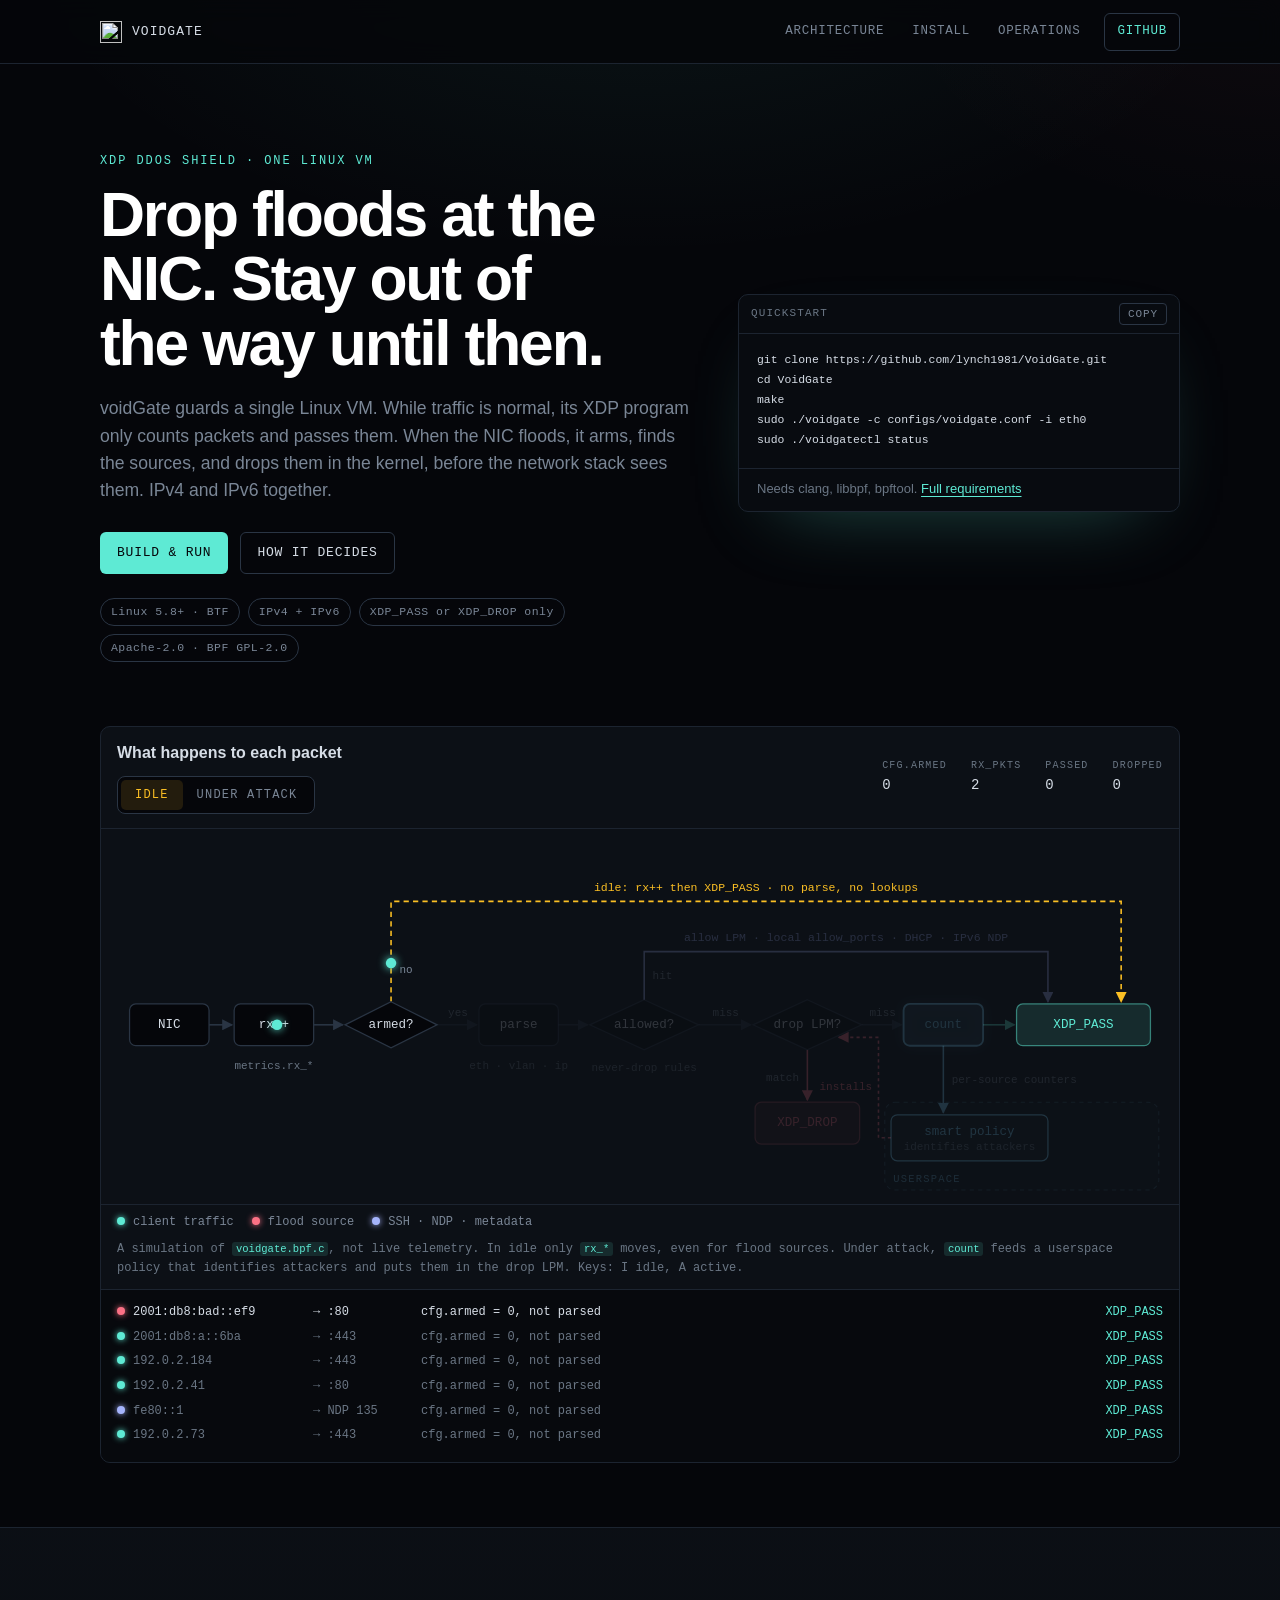
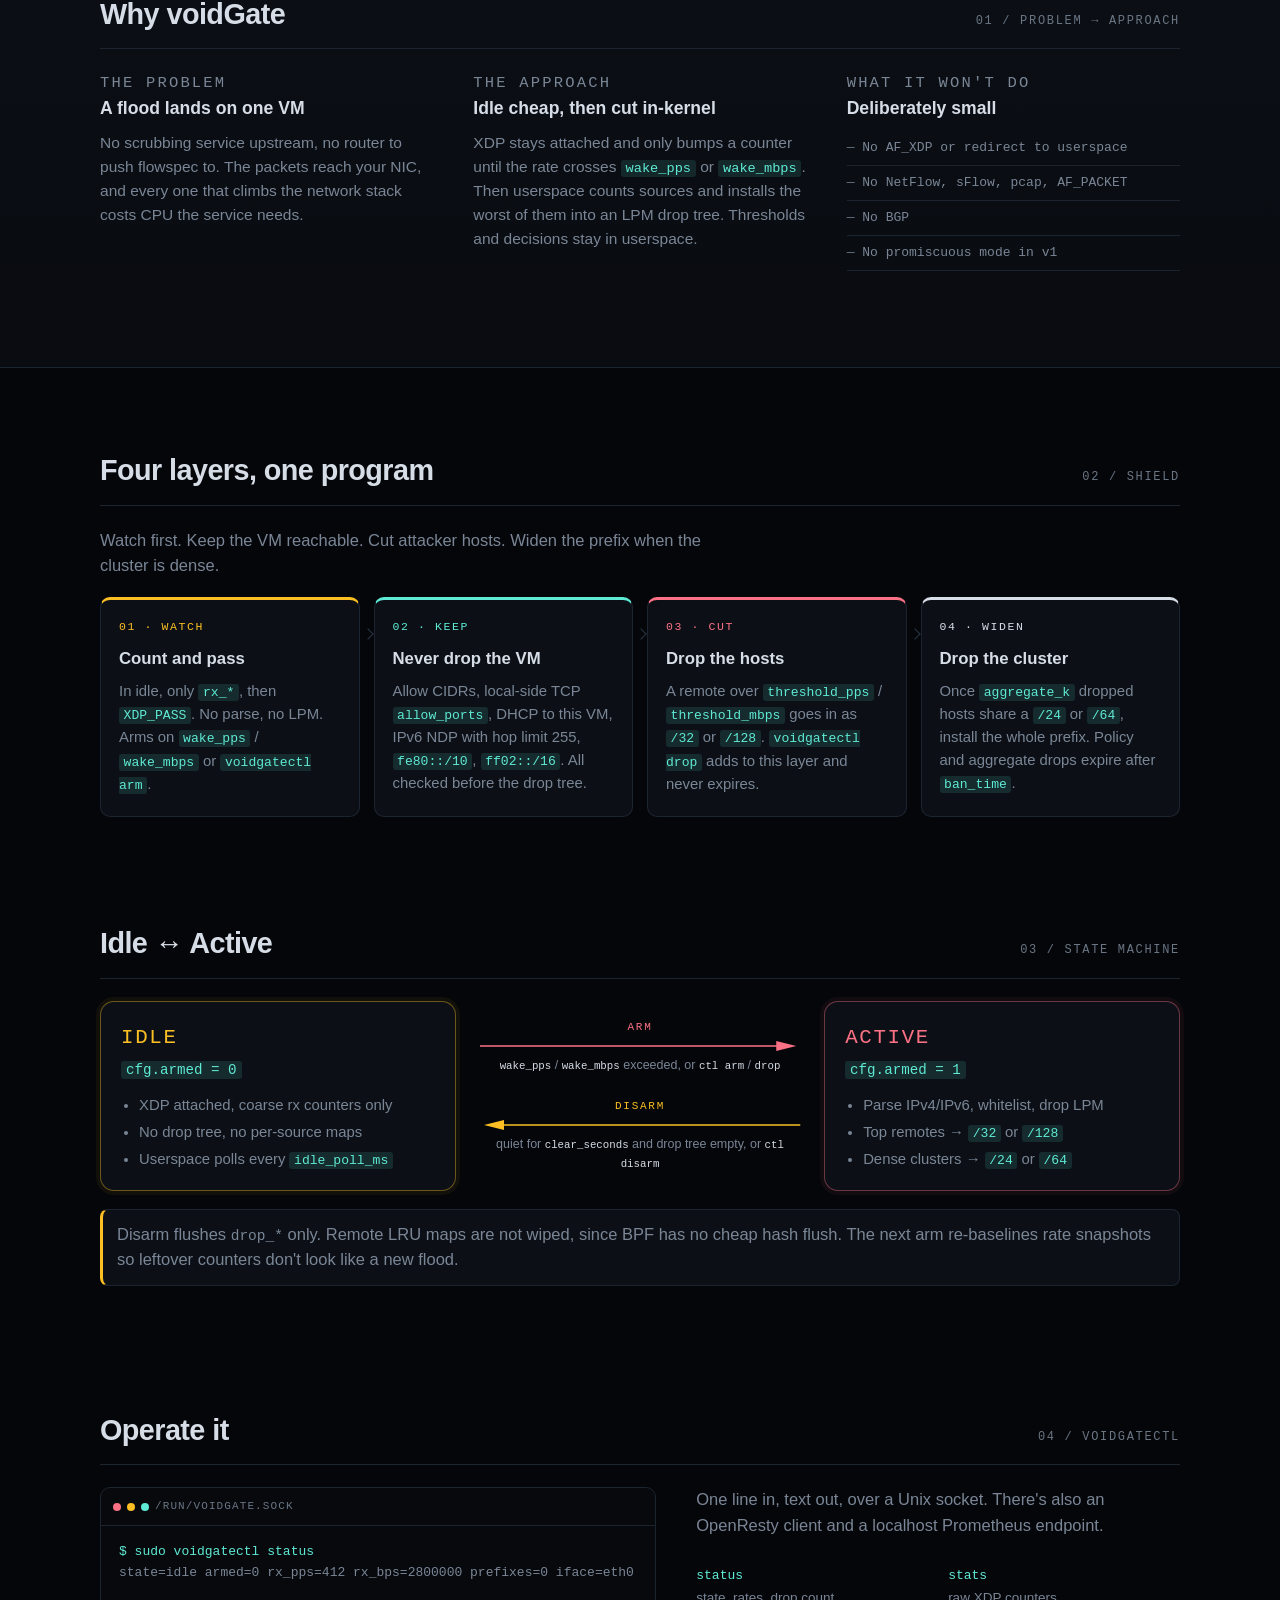
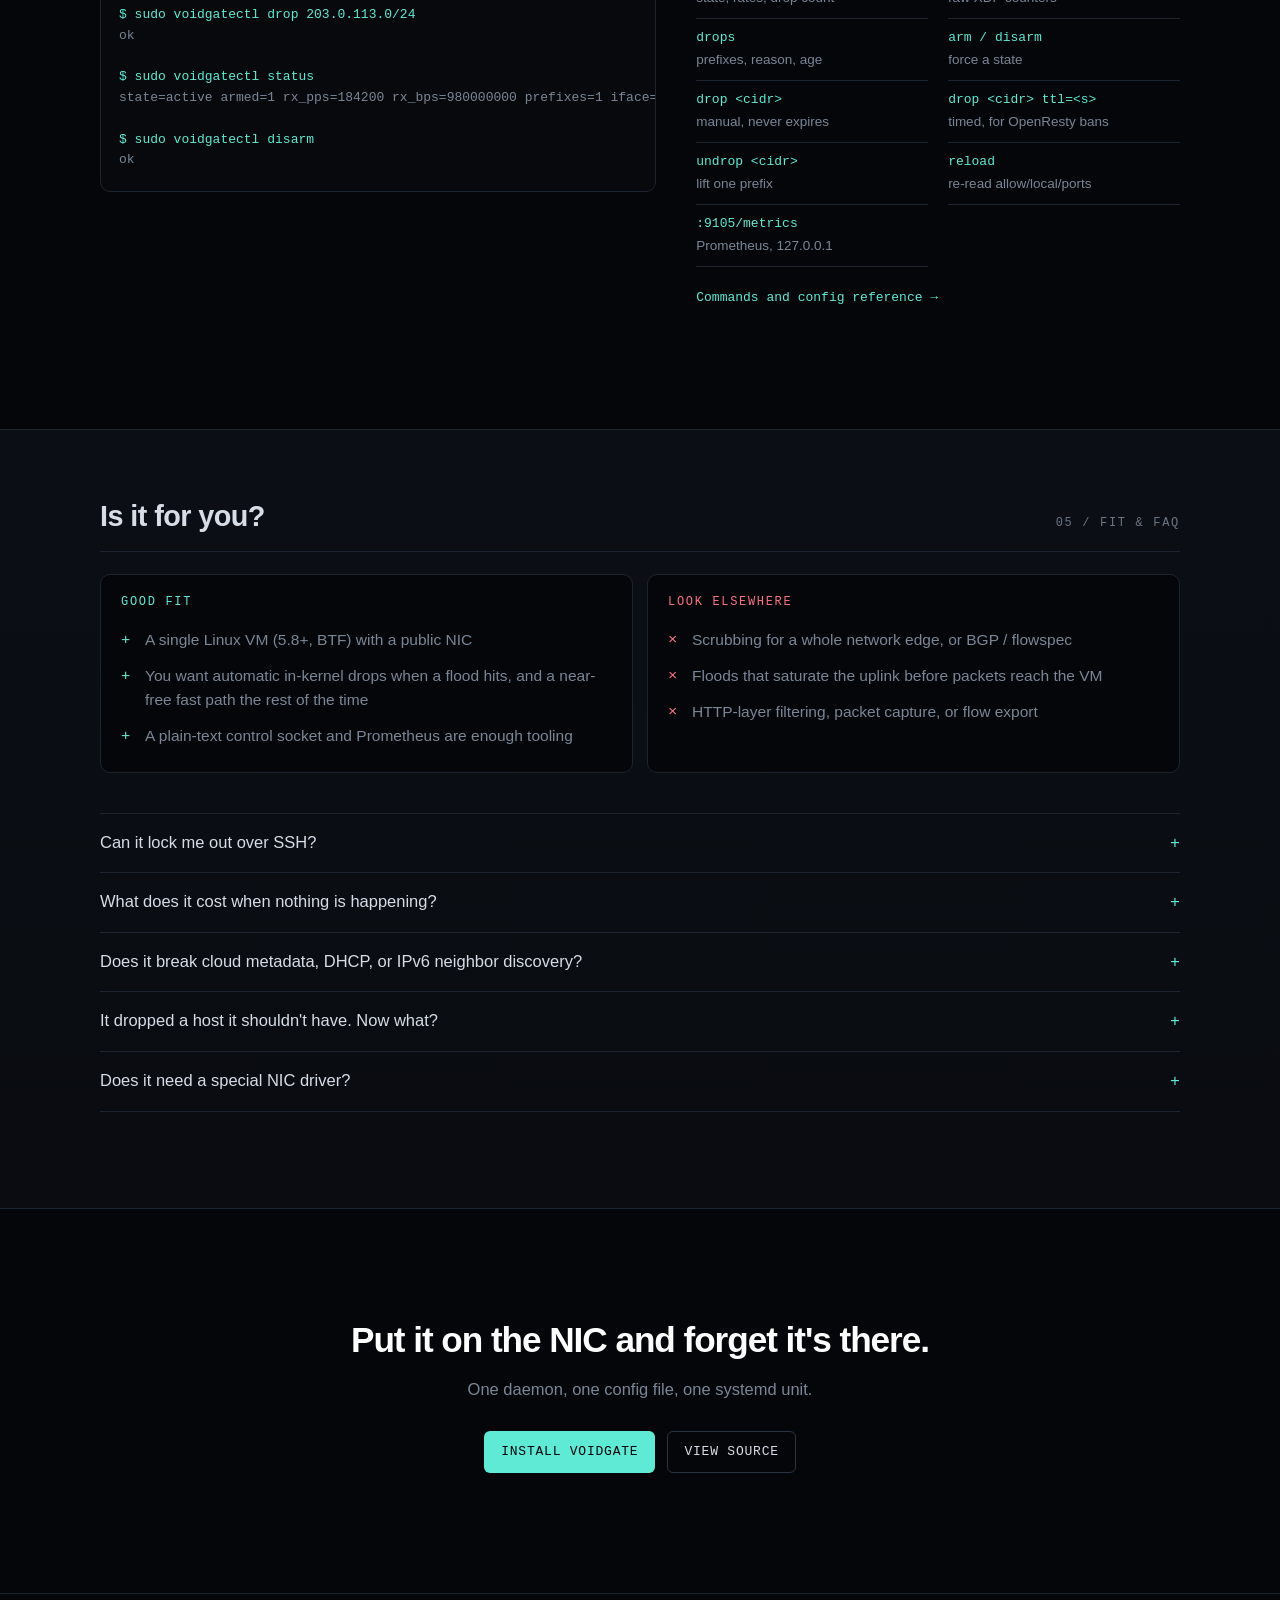
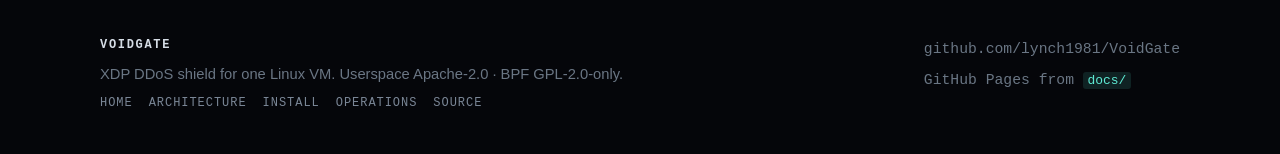
==== commit 230328ca: "feature: bridge Layer 7 bans to XDP drops OpenResty, Kong or APISIX push abusive clients down to XDP" ====
--- a/docs/index.html
+++ b/docs/index.html
@@ -354,13 +354,14 @@
 <span class="out">ok</span></pre>
                 </div>
                 <div>
-                    <p class="section-lede">One line in, text out, over a Unix socket. There's also a Lua client and a localhost Prometheus endpoint.</p>
+                    <p class="section-lede">One line in, text out, over a Unix socket. There's also an OpenResty client and a localhost Prometheus endpoint.</p>
                     <dl class="cmd-grid">
                         <div><dt>status</dt><dd>state, rates, drop count</dd></div>
                         <div><dt>stats</dt><dd>raw XDP counters</dd></div>
                         <div><dt>drops</dt><dd>prefixes, reason, age</dd></div>
                         <div><dt>arm / disarm</dt><dd>force a state</dd></div>
                         <div><dt>drop &lt;cidr&gt;</dt><dd>manual, never expires</dd></div>
+                        <div><dt>drop &lt;cidr&gt; ttl=&lt;s&gt;</dt><dd>timed, for OpenResty bans</dd></div>
                         <div><dt>undrop &lt;cidr&gt;</dt><dd>lift one prefix</dd></div>
                         <div><dt>reload</dt><dd>re-read allow/local/ports</dd></div>
                         <div><dt>:9105/metrics</dt><dd>Prometheus, 127.0.0.1</dd></div>
